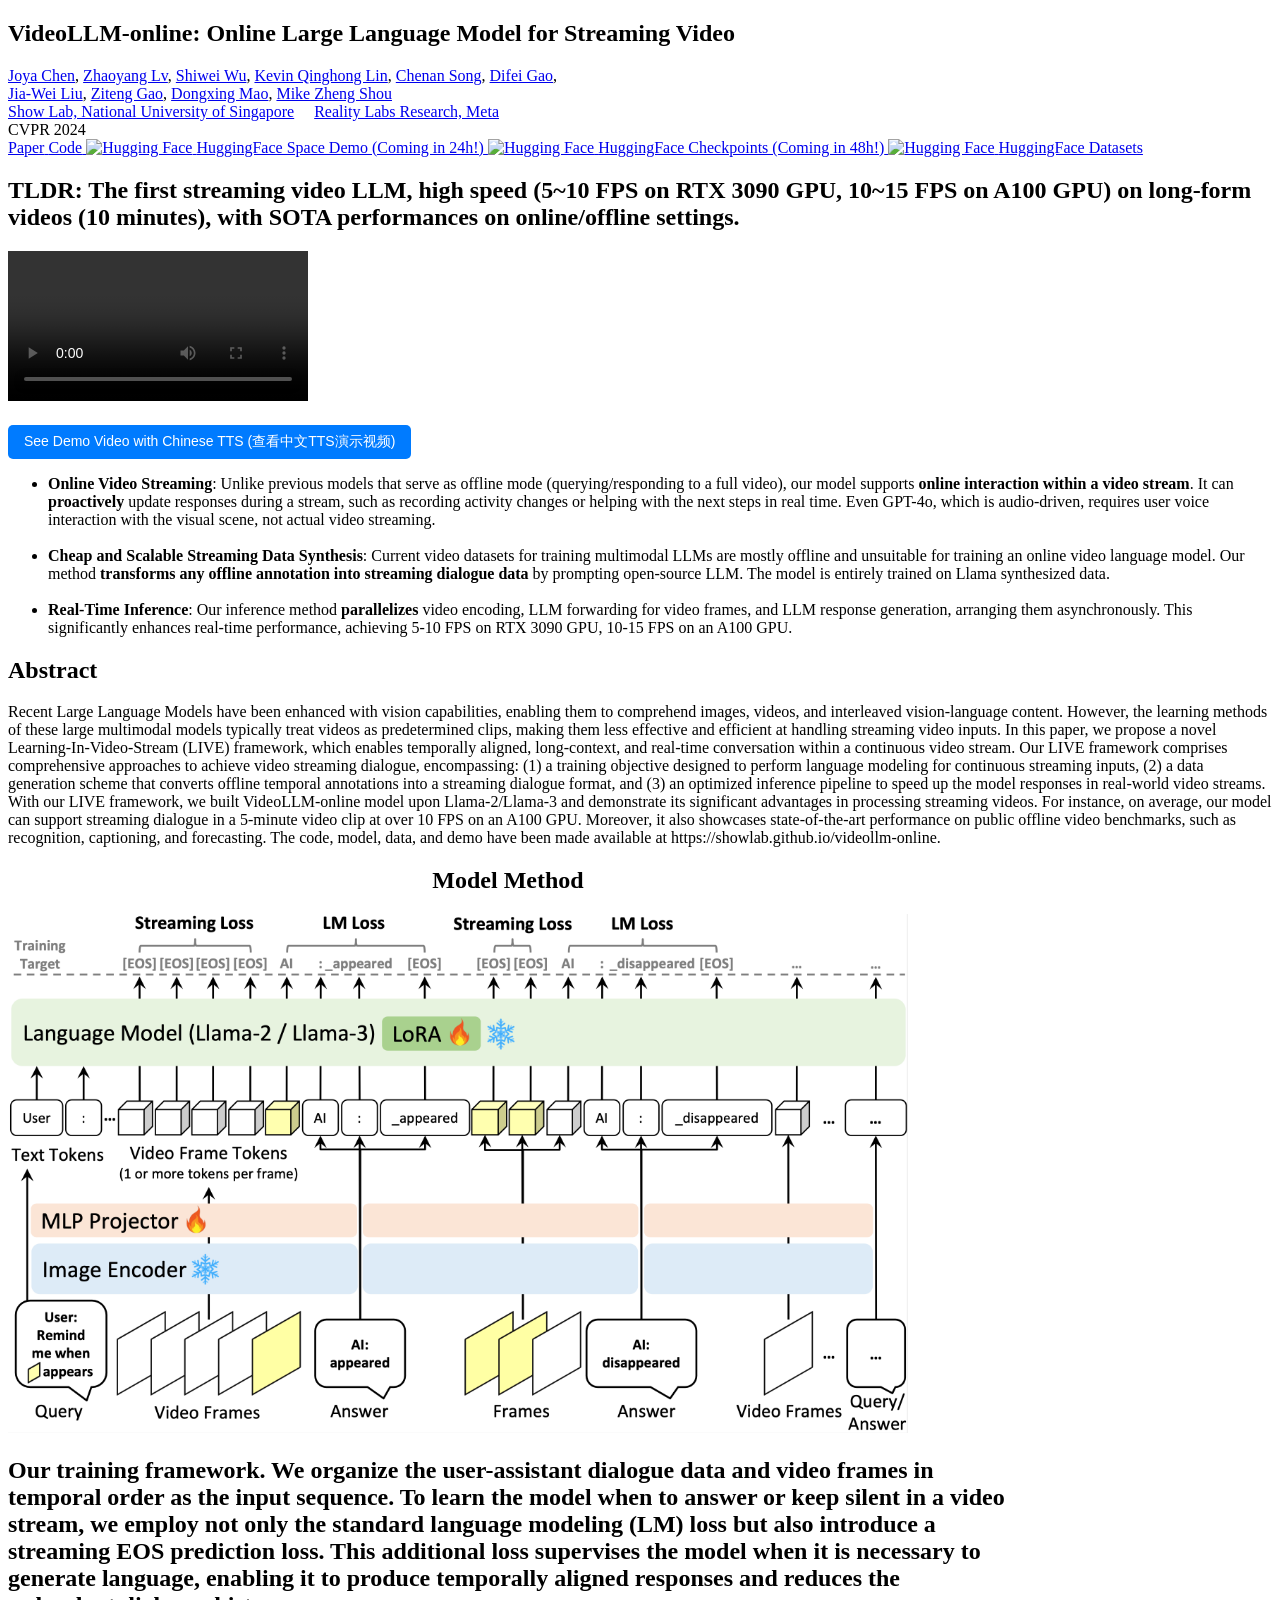
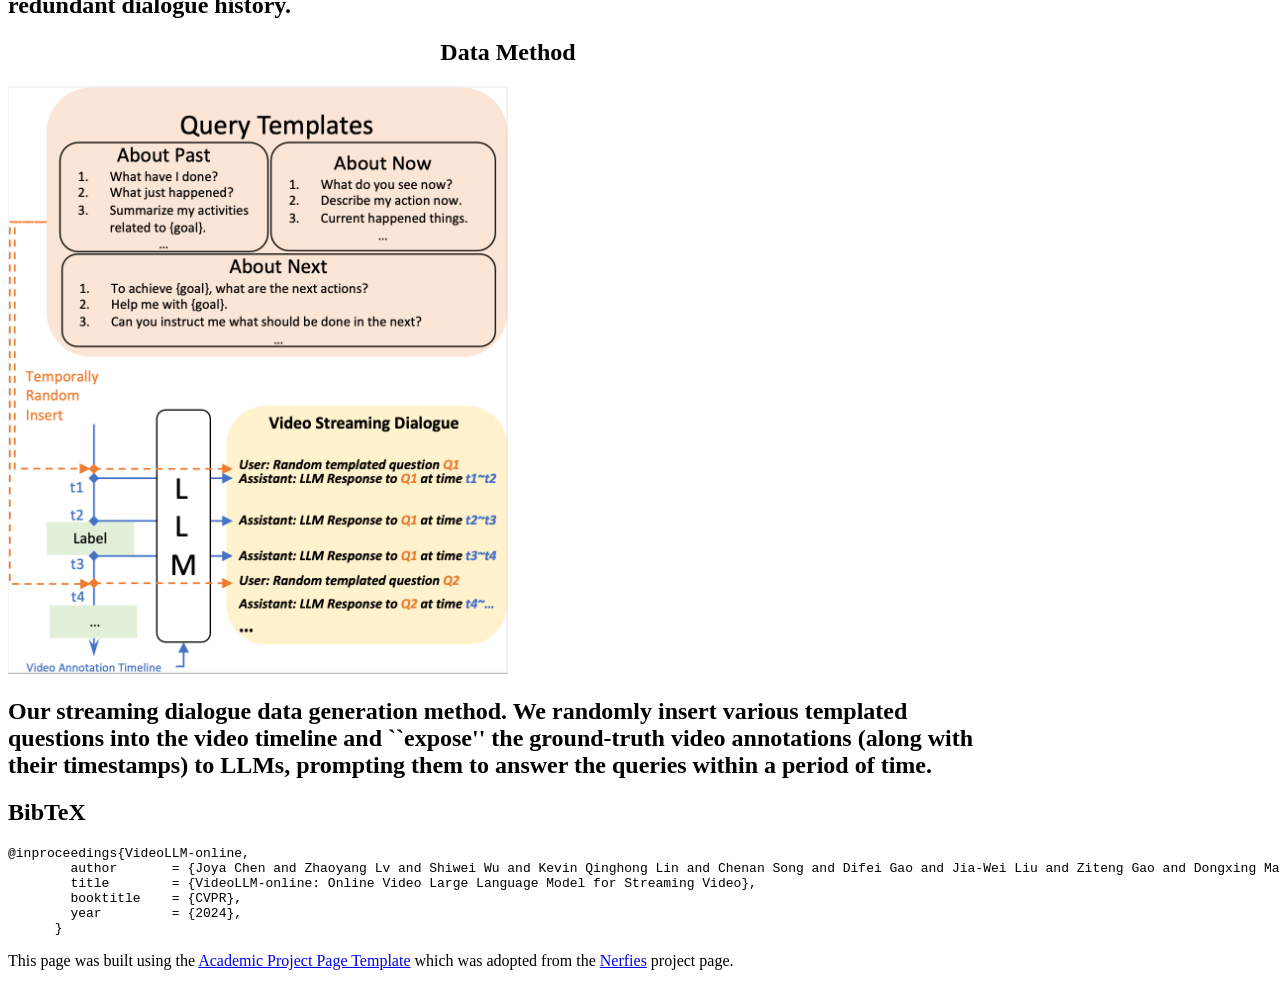
==== index.html @ 4ea416c3 "release gradio demo" ====
<!DOCTYPE html>
<html>
<head>
  <meta charset="utf-8">
  <!-- Meta tags for social media banners, these should be filled in appropriatly as they are your "business card" -->
  <!-- Replace the content tag with appropriate information -->
  <meta name="description" content="DESCRIPTION META TAG">
  <meta property="og:title" content="SOCIAL MEDIA TITLE TAG"/>
  <meta property="og:description" content="SOCIAL MEDIA DESCRIPTION TAG TAG"/>
  <meta property="og:url" content="URL OF THE WEBSITE"/>
  <!-- Path to banner image, should be in the path listed below. Optimal dimenssions are 1200X630-->
  <meta property="og:image" content="webpage/static/image/your_banner_image.png" />
  <meta property="og:image:width" content="1200"/>
  <meta property="og:image:height" content="630"/>


  <meta name="twitter:title" content="TWITTER BANNER TITLE META TAG">
  <meta name="twitter:description" content="TWITTER BANNER DESCRIPTION META TAG">
  <!-- Path to banner image, should be in the path listed below. Optimal dimenssions are 1200X600-->
  <meta name="twitter:image" content="webpage/static/images/your_twitter_banner_image.png">
  <meta name="twitter:card" content="summary_large_image">
  <!-- Keywords for your paper to be indexed by-->
  <meta name="keywords" content="KEYWORDS SHOULD BE PLACED HERE">
  <meta name="viewport" content="width=device-width, initial-scale=1">


  <title>VideoLLM-online</title>
  <link rel="icon" type="image/x-icon" href="demo/assistant_avatar.png">
  <link href="https://fonts.googleapis.com/css?family=Google+Sans|Noto+Sans|Castoro"
  rel="stylesheet">

  <link rel="stylesheet" href="webpage/static/css/bulma.min.css">
  <link rel="stylesheet" href="webpage/static/css/bulma-carousel.min.css">
  <link rel="stylesheet" href="webpage/static/css/bulma-slider.min.css">
  <link rel="stylesheet" href="webpage/static/css/fontawesome.all.min.css">
  <link rel="stylesheet"
  href="https://cdn.jsdelivr.net/gh/jpswalsh/academicons@1/css/academicons.min.css">
  <link rel="stylesheet" href="webpage/static/css/index.css">

  <script src="https://ajax.googleapis.com/ajax/libs/jquery/3.5.1/jquery.min.js"></script>
  <script src="https://documentcloud.adobe.com/view-sdk/main.js"></script>
  <script defer src="webpage/static/js/fontawesome.all.min.js"></script>
  <script src="webpage/static/js/bulma-carousel.min.js"></script>
  <script src="webpage/static/js/bulma-slider.min.js"></script>
  <script src="webpage/static/js/index.js"></script>
</head>
<body>


  <section class="hero">
    <div class="hero-body">
      <div class="container is-max-desktop">
        <div class="columns is-centered">
          <div class="column has-text-centered">
            <h1 class="title is-2 publication-title">VideoLLM-online: Online Large Language Model for Streaming Video</h1>
            <div class="is-size-6 publication-authors">
              <!-- Paper authors -->
              <span class="author-block">
                <a href="https://chenjoya.github.io/" target="_blank">Joya Chen</a>,
            </span>
            <span class="author-block">
                <a href="https://lvzhaoyang.github.io/" target="_blank">Zhaoyang Lv</a>,
            </span>
            <span class="author-block">
                <a href="..." target="_blank">Shiwei Wu</a>,
            </span>
            <span class="author-block">
                <a href="https://qinghonglin.github.io/" target="_blank">Kevin Qinghong Lin</a>,
            </span>
            <span class="author-block">
                <a href="..." target="_blank">Chenan Song</a>,
            </span>
            <span class="author-block">
                <a href="https://scholar.google.com/citations?user=No9OsocAAAAJ&hl=en" target="_blank">Difei Gao</a>,
            </span>
            <br> <!-- Line break here for the second line -->
            <span class="author-block">
                <a href="https://jia-wei-liu.github.io/" target="_blank">Jia-Wei Liu</a>,
            </span>
            <span class="author-block">
                <a href="https://sebgao.github.io/" target="_blank">Ziteng Gao</a>,
            </span>
            <span class="author-block">
                <a href="..." target="_blank">Dongxing Mao</a>,
            </span>
            <span class="author-block">
                <a href="https://sites.google.com/view/showlab" target="_blank">Mike Zheng Shou</a>
            </span>
                  </div>

                  <div class="is-size-5 publication-authors">
                    <span class="author-block">
                      <a href="https://sites.google.com/view/showlab" target="_blank">Show Lab, National University of Singapore</a>&nbsp;&nbsp;&nbsp;&nbsp;
                      <a href="https://about.meta.com/realitylabs/" target="_blank">Reality Labs Research, Meta</a><br>
                      CVPR 2024
                    </span>
                    <!-- <span class="eql-cntrb"><small><br>Indicates Equal Contribution</small></span> -->
                  </div>
                  
                  <!-- ArXiv abstract Link -->
                    <span class="link-block">
                      <a href="https://arxiv.org/abs/2406.11816" target="_blank"
                      class="external-link button is-normal is-rounded is-dark">
                      <span class="icon">
                        <i class="ai ai-arxiv"></i>
                      </span>
                      <span>Paper</span>
                    </a>
                  </span>

                  <!-- Github link -->
                  <span class="link-block">
                    <a href="https://github.com/showlab/VideoLLM-online" target="_blank"
                    class="external-link button is-normal is-rounded is-dark">
                    <span class="icon">
                      <i class="fab fa-github"></i>
                    </span>
                    <span>Code</span>
                  </a>
                </span>

                <!-- HF Demo -->
                <span class="link-block">
                  <a href="https://huggingface.co/spaces/chenjoya/VideoLLM-online" target="_blank" class="external-link button is-normal is-rounded is-dark">
                    <span class="icon">
                      <img src="https://huggingface.co/front/assets/huggingface_logo-noborder.svg" alt="Hugging Face" style="width: 1em; height: 1em;">
                    </span>
                    <span>HuggingFace Space Demo (Coming in 24h!)</span>
                  </a>
                </span>

                <!-- HF Demo -->
                <span class="link-block">
                  <a href="..." target="_blank" class="external-link button is-normal is-rounded is-dark">
                    <span class="icon">
                      <img src="https://huggingface.co/front/assets/huggingface_logo-noborder.svg" alt="Hugging Face" style="width: 1em; height: 1em;">
                    </span>
                    <span>HuggingFace Checkpoints (Coming in 48h!)</span>
                  </a>
                </span>

                <!-- HF Demo -->
                <span class="link-block">
                  <a href="https://huggingface.co/datasets/chenjoya/videollm-online-chat-ego4d-134k" target="_blank" class="external-link button is-normal is-rounded is-dark">
                    <span class="icon">
                      <img src="https://huggingface.co/front/assets/huggingface_logo-noborder.svg" alt="Hugging Face" style="width: 1em; height: 1em;">
                    </span>
                    <span>HuggingFace Datasets</span>
                  </a>
                </span>
                
            </div>
          </div>
        </div>
      </div>
    </div>
  </div>
</section>


<!-- Teaser video-->
<section class="hero teaser">
  <div class="container is-max-desktop">
    <div class="hero-body">
      <h2 class="subtitle">
        TLDR: The first streaming video LLM, high speed (5~10 FPS on RTX 3090 GPU, 10~15 FPS on A100 GPU) on long-form videos (10 minutes), with SOTA performances on online/offline settings.
      </h2>
      <video poster="" id="tree" autoplay controls loop height="100%">
        <!-- Your video here -->
        <source src="webpage/static/videos/teaser.mp4" type="video/mp4" id="videoSource">
      </video>
      
      <div class="button-container">
        <button id="chineseButton" class="custom-button" onclick="switchToChinese()">See Demo Video with Chinese TTS (查看中文TTS演示视频)</button>
        <button id="englishButton" class="custom-button" style="display: none;" onclick="switchToEnglish()">Return to Demo Video with English TTS</button>
      </div>
      
      <ul>
        <li><strong>Online Video Streaming</strong>: Unlike previous models that serve as offline mode (querying/responding to a full video), our model supports <strong>online interaction within a video stream</strong>. It can <strong>proactively</strong> update responses during a stream, such as recording activity changes or helping with the next steps in real time. Even GPT-4o, which is audio-driven, requires user voice interaction with the visual scene, not actual video streaming.</li>
        <br>
        <li><strong>Cheap and Scalable Streaming Data Synthesis</strong>: Current video datasets for training multimodal LLMs are mostly offline and unsuitable for training an online video language model. Our method <strong>transforms any offline annotation into streaming dialogue data</strong> by prompting open-source LLM. The model is entirely trained on Llama synthesized data.</li>
        <br>
        <li><strong>Real-Time Inference</strong>: Our inference method <strong>parallelizes</strong> video encoding, LLM forwarding for video frames, and LLM response generation, arranging them asynchronously. This significantly enhances real-time performance, achieving 5-10 FPS on RTX 3090 GPU, 10-15 FPS on an A100 GPU.</li>
      </ul>
    </div>
  </div>
</section>

<style>
  .button-container {
    margin-top: 20px;
    display: flex;
    gap: 10px;
  }

  .custom-button {
    padding: 8px 16px;
    font-size: 14px;
    color: #fff;
    background-color: #007BFF;
    border: none;
    border-radius: 5px;
    cursor: pointer;
    transition: background-color 0.3s ease, box-shadow 0.3s ease;
  }

  .custom-button:hover {
    background-color: #0056b3;
    box-shadow: 0px 4px 15px rgba(0, 91, 187, 0.2);
  }

  .custom-button:active {
    background-color: #004494;
  }
</style>

<script>
  function switchToChinese() {
    document.getElementById('videoSource').src = 'webpage/static/videos/teaser_cn.mp4';
    document.getElementById('tree').load();
    document.getElementById('chineseButton').style.display = 'none';
    document.getElementById('englishButton').style.display = 'inline-block';
  }

  function switchToEnglish() {
    document.getElementById('videoSource').src = 'webpage/static/videos/teaser.mp4';
    document.getElementById('tree').load();
    document.getElementById('englishButton').style.display = 'none';
    document.getElementById('chineseButton').style.display = 'inline-block';
  }
</script>


<!-- End teaser video -->


<!-- Paper abstract -->
<section class="section hero is-light">
  <div class="container is-max-desktop">
    <div class="columns is-centered has-text-centered">
      <div class="column is-four-fifths">
        <h2 class="title is-3">Abstract</h2>
        <div class="content has-text-justified">
          <p>
            Recent Large Language Models have been enhanced with vision capabilities, enabling them to comprehend images, videos, and interleaved vision-language content. However, the learning methods of these large multimodal models typically treat videos as predetermined clips, making them less effective and efficient at handling streaming video inputs. In this paper, we propose a novel Learning-In-Video-Stream (LIVE) framework, which enables temporally aligned, long-context, and real-time conversation within a continuous video stream. Our LIVE framework comprises comprehensive approaches to achieve video streaming dialogue, encompassing: (1) a training objective designed to perform language modeling for continuous streaming inputs, (2) a data generation scheme that converts offline temporal annotations into a streaming dialogue format, and (3) an optimized inference pipeline to speed up the model responses in real-world video streams. With our LIVE framework, we built VideoLLM-online model upon Llama-2/Llama-3 and demonstrate its significant advantages in processing streaming videos. For instance, on average, our model can support streaming dialogue in a 5-minute video clip at over 10 FPS on an A100 GPU. Moreover, it also showcases state-of-the-art performance on public offline video benchmarks, such as recognition, captioning, and forecasting. The code, model, data, and demo have been made available at https://showlab.github.io/videollm-online.
          </p>
        </div>
      </div>
    </div>
  </div>
</section>
<!-- End paper abstract -->



<section class="hero is-small">
  <div class="hero-body">
    <div class="container">
      <div class="columns is-centered has-text-centered">
        <div class="item" style="width: 1000px;">
          <h2 class="title is-3" style="text-align: center;">Model Method</h2>
          <img src="webpage/static/images/model.png" alt="MY ALT TEXT" width="900" />
          <h2 class="subtitle" style="text-align: left;">
            Our training framework. We organize the user-assistant dialogue data and video frames in temporal order as the input sequence. To learn the model when to answer or keep silent in a video stream, we employ not only the standard language modeling (LM) loss but also introduce a streaming EOS prediction loss. This additional loss supervises the model when it is necessary to generate language, enabling it to produce temporally aligned responses and reduces the redundant dialogue history.
          </h2>
        </div>
      </div>
    </div>
  </div>
</section>


<section class="hero is-small">
  <div class="hero-body">
    <div class="container">
      <div class="columns is-centered has-text-centered">
        <div class="item" style="width: 1000px;">
          <h2 class="title is-3" style="text-align: center;">Data Method</h2>
          <img src="webpage/static/images/data.png" alt="MY ALT TEXT" width="500" />
          <h2 class="subtitle" style="text-align: left;">
            Our streaming dialogue data generation method. We randomly insert various templated questions into the video timeline and ``expose'' the ground-truth video annotations (along with their timestamps) to LLMs, prompting them to answer the queries  within a period of time.
          </h2>
        </div>
      </div>
    </div>
  </div>
</section>


<!--BibTex citation -->
  <section class="section" id="BibTeX">
    <div class="container is-max-desktop content">
      <h2 class="title">BibTeX</h2>
      <pre><code>@inproceedings{VideoLLM-online,
        author       = {Joya Chen and Zhaoyang Lv and Shiwei Wu and Kevin Qinghong Lin and Chenan Song and Difei Gao and Jia-Wei Liu and Ziteng Gao and Dongxing Mao and Mike Zheng Shou},
        title        = {VideoLLM-online: Online Video Large Language Model for Streaming Video},
        booktitle    = {CVPR},
        year         = {2024},
      }</code></pre>
    </div>
</section>
<!--End BibTex citation -->


  <footer class="footer">
  <div class="container">
    <div class="columns is-centered">
      <div class="column is-8">
        <div class="content">

          <p>
            This page was built using the <a href="https://github.com/eliahuhorwitz/Academic-project-page-template" target="_blank">Academic Project Page Template</a> which was adopted from the <a href="https://nerfies.github.io" target="_blank">Nerfies</a> project page.
          </p>

        </div>
      </div>
    </div>
  </div>
</footer>

<!-- Statcounter tracking code -->
  
<!-- You can add a tracker to track page visits by creating an account at statcounter.com -->

    <!-- End of Statcounter Code -->

  </body>
  </html>
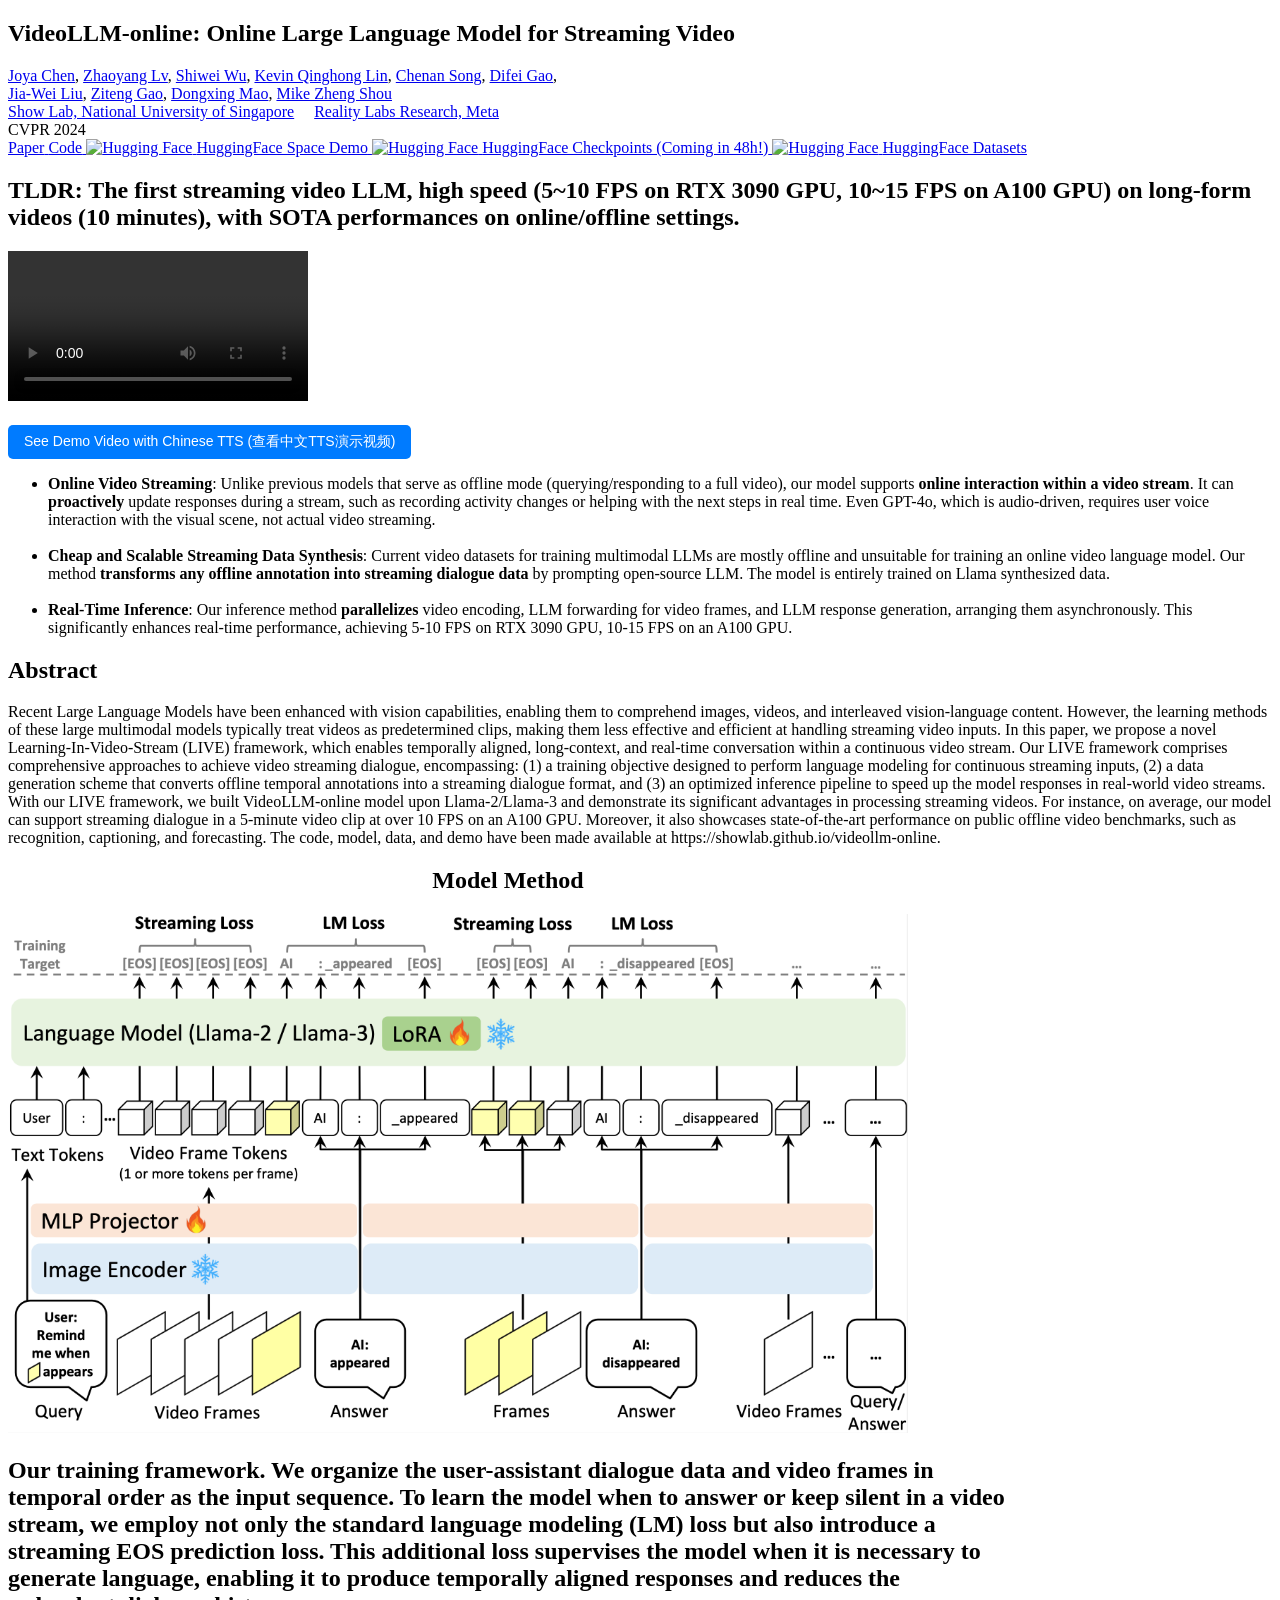
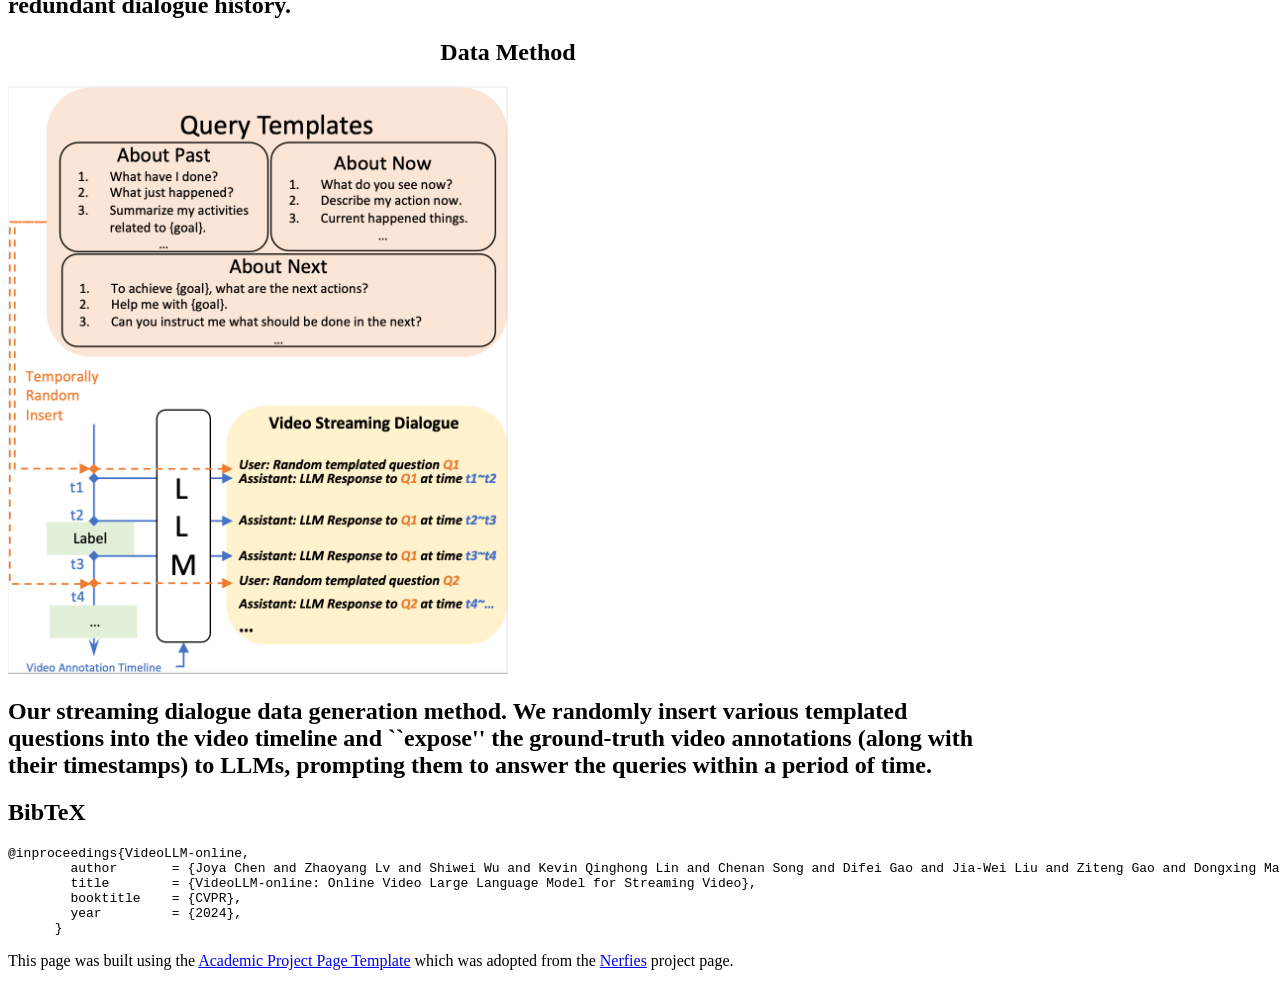
==== commit 752f80a2: "Update index.html" ====
--- a/index.html
+++ b/index.html
@@ -121,11 +121,11 @@
 
                 <!-- HF Demo -->
                 <span class="link-block">
-                  <a href="https://huggingface.co/spaces/chenjoya/VideoLLM-online" target="_blank" class="external-link button is-normal is-rounded is-dark">
+                  <a href="https://huggingface.co/spaces/chenjoya/videollm-online" target="_blank" class="external-link button is-normal is-rounded is-dark">
                     <span class="icon">
                       <img src="https://huggingface.co/front/assets/huggingface_logo-noborder.svg" alt="Hugging Face" style="width: 1em; height: 1em;">
                     </span>
-                    <span>HuggingFace Space Demo (Coming in 24h!)</span>
+                    <span>HuggingFace Space Demo</span>
                   </a>
                 </span>
 
@@ -325,4 +325,4 @@
     <!-- End of Statcounter Code -->
 
   </body>
-  </html>+  </html>
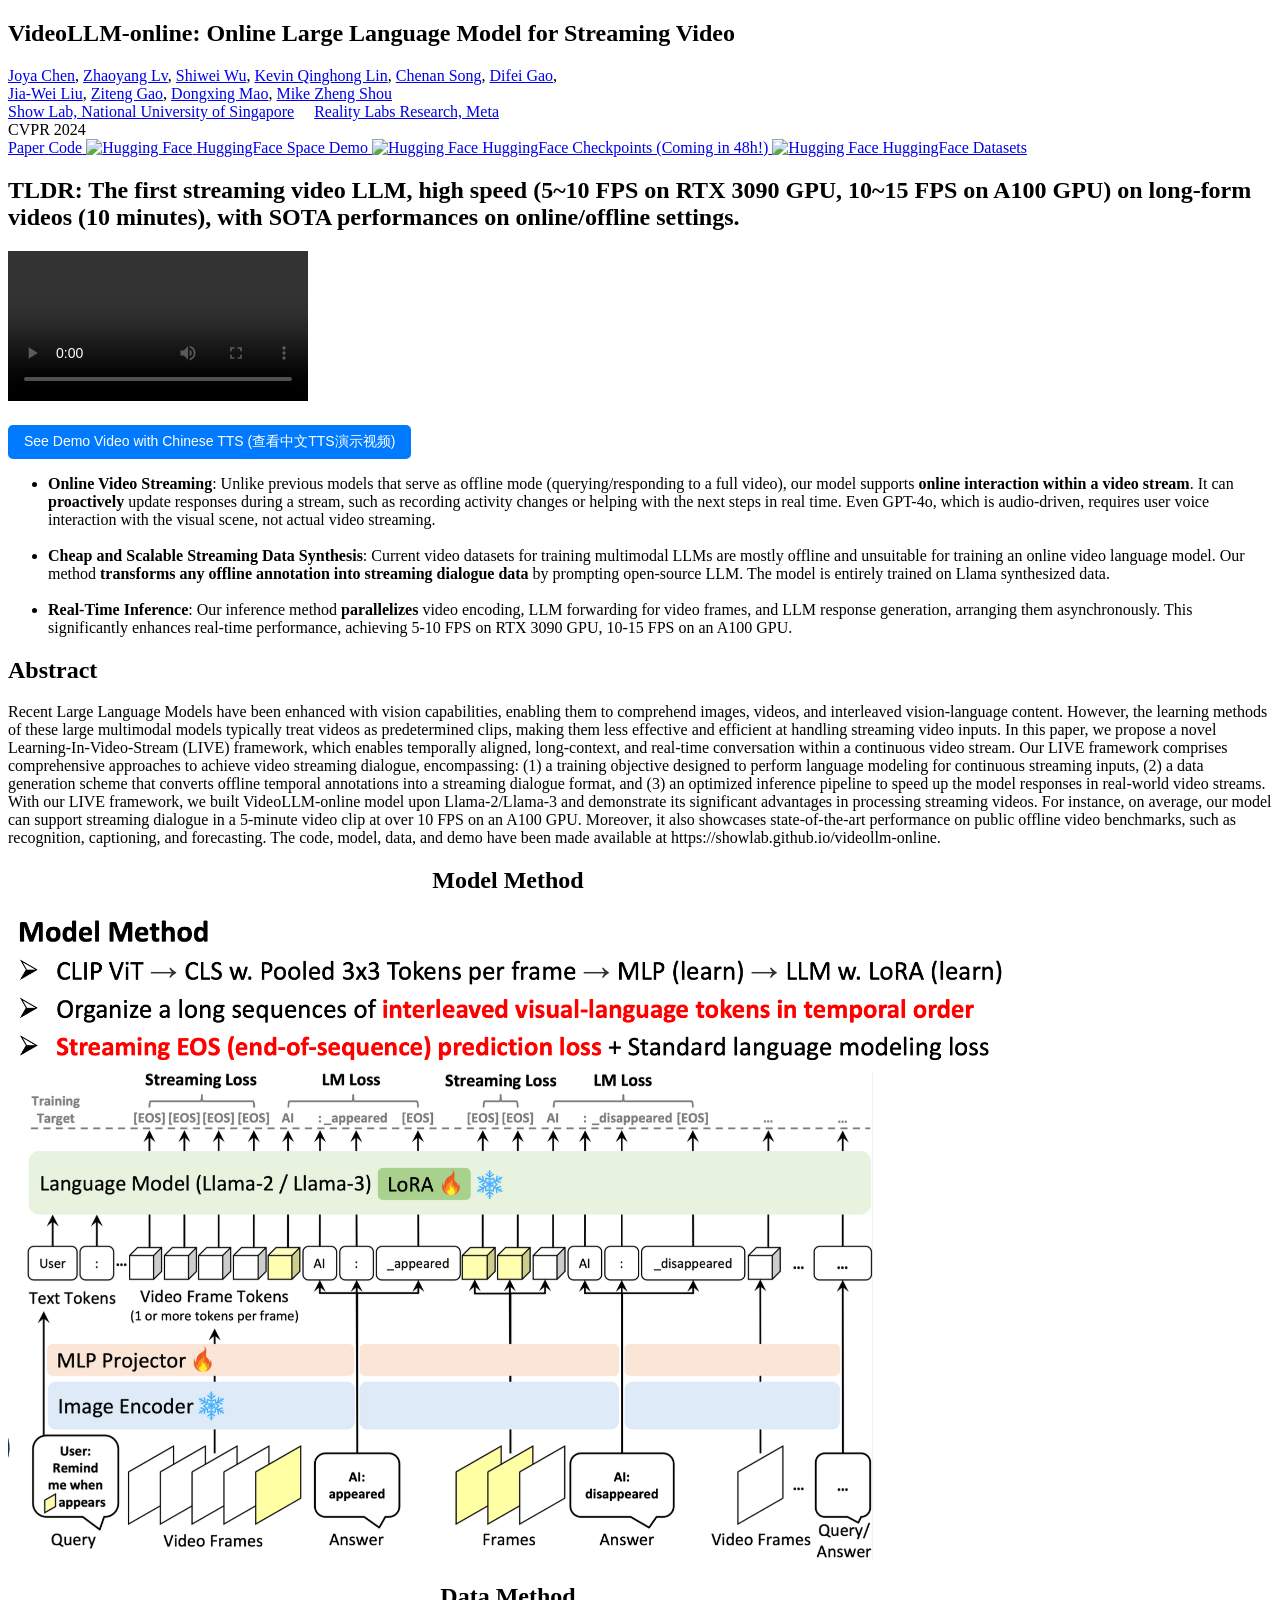
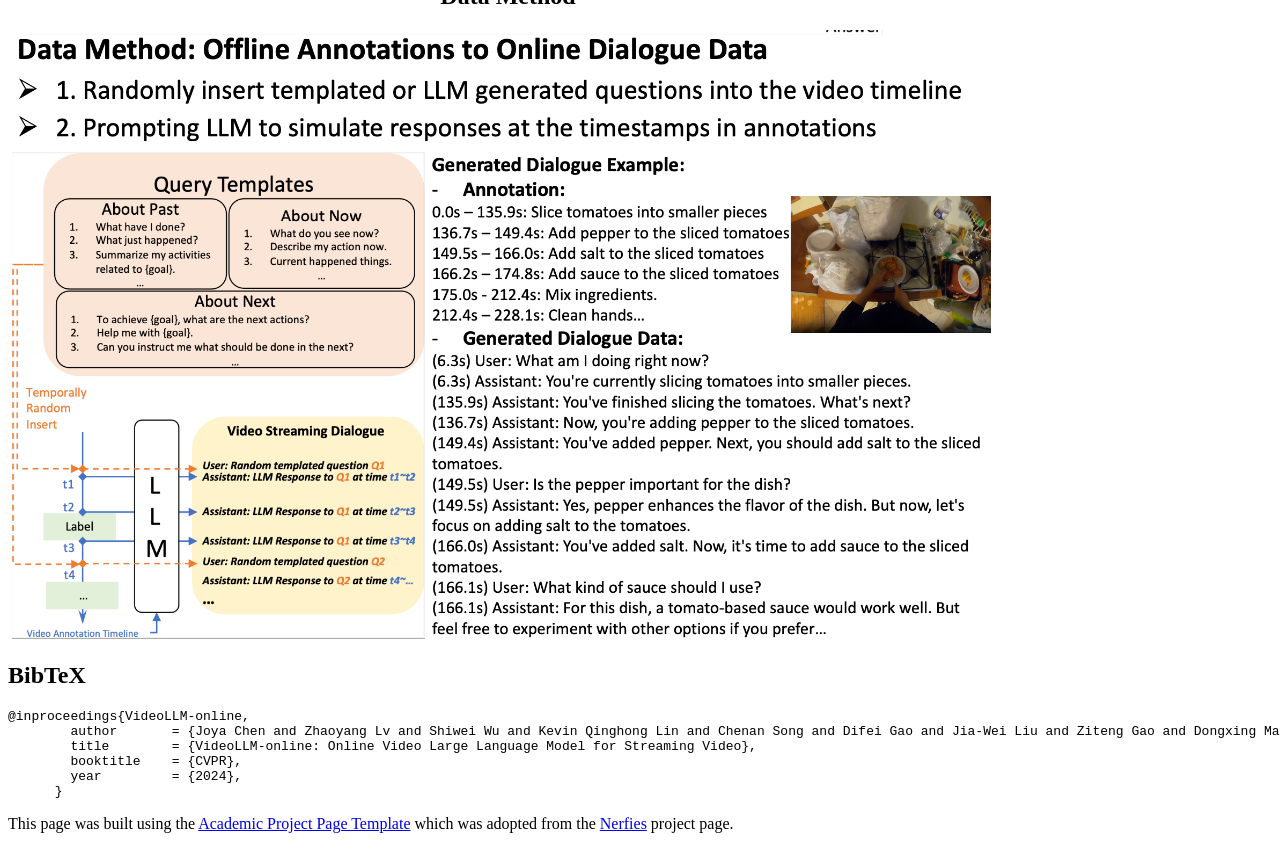
==== commit 1c701296: "Update index.html" ====
--- a/index.html
+++ b/index.html
@@ -259,10 +259,7 @@
       <div class="columns is-centered has-text-centered">
         <div class="item" style="width: 1000px;">
           <h2 class="title is-3" style="text-align: center;">Model Method</h2>
-          <img src="webpage/static/images/model.png" alt="MY ALT TEXT" width="900" />
-          <h2 class="subtitle" style="text-align: left;">
-            Our training framework. We organize the user-assistant dialogue data and video frames in temporal order as the input sequence. To learn the model when to answer or keep silent in a video stream, we employ not only the standard language modeling (LM) loss but also introduce a streaming EOS prediction loss. This additional loss supervises the model when it is necessary to generate language, enabling it to produce temporally aligned responses and reduces the redundant dialogue history.
-          </h2>
+          <img src="webpage/static/images/4.png" alt="MY ALT TEXT" width="1000" />
         </div>
       </div>
     </div>
@@ -276,10 +273,7 @@
       <div class="columns is-centered has-text-centered">
         <div class="item" style="width: 1000px;">
           <h2 class="title is-3" style="text-align: center;">Data Method</h2>
-          <img src="webpage/static/images/data.png" alt="MY ALT TEXT" width="500" />
-          <h2 class="subtitle" style="text-align: left;">
-            Our streaming dialogue data generation method. We randomly insert various templated questions into the video timeline and ``expose'' the ground-truth video annotations (along with their timestamps) to LLMs, prompting them to answer the queries  within a period of time.
-          </h2>
+          <img src="webpage/static/images/5.png" alt="MY ALT TEXT" width="1000" />
         </div>
       </div>
     </div>
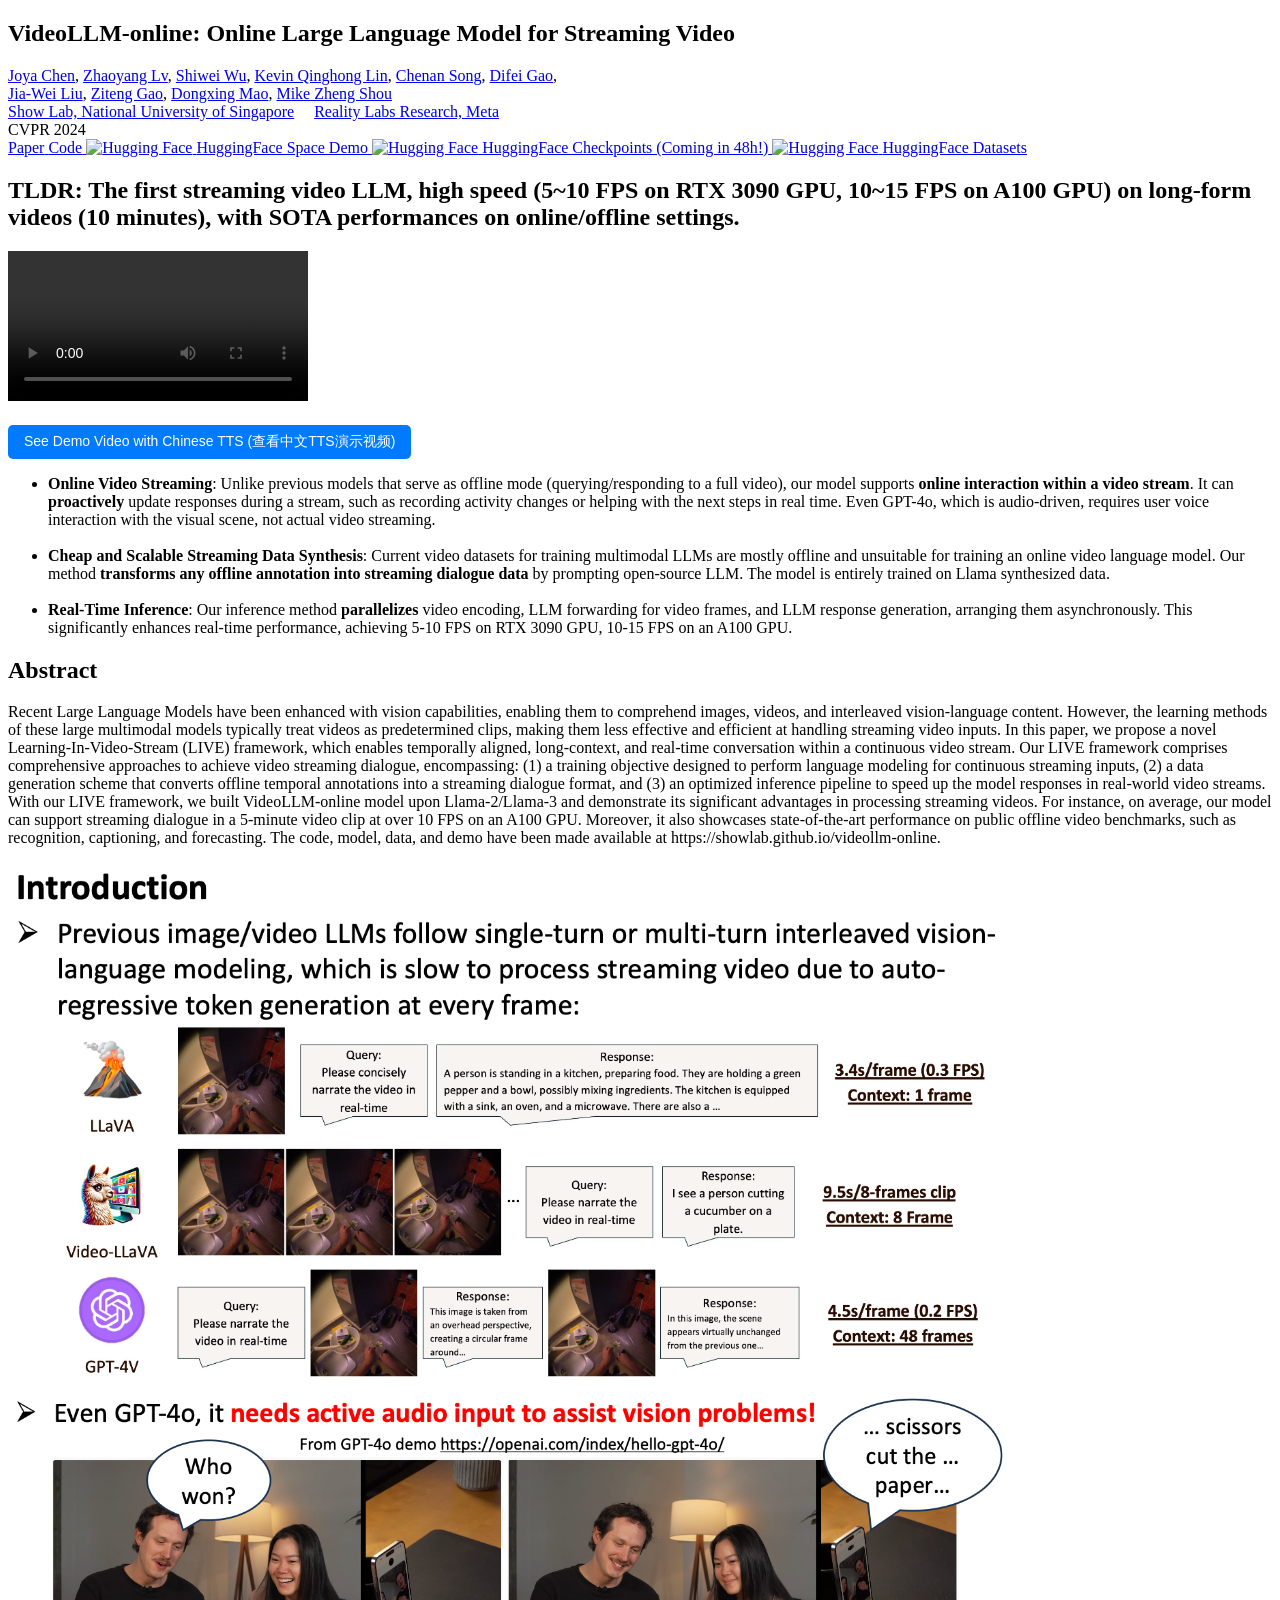
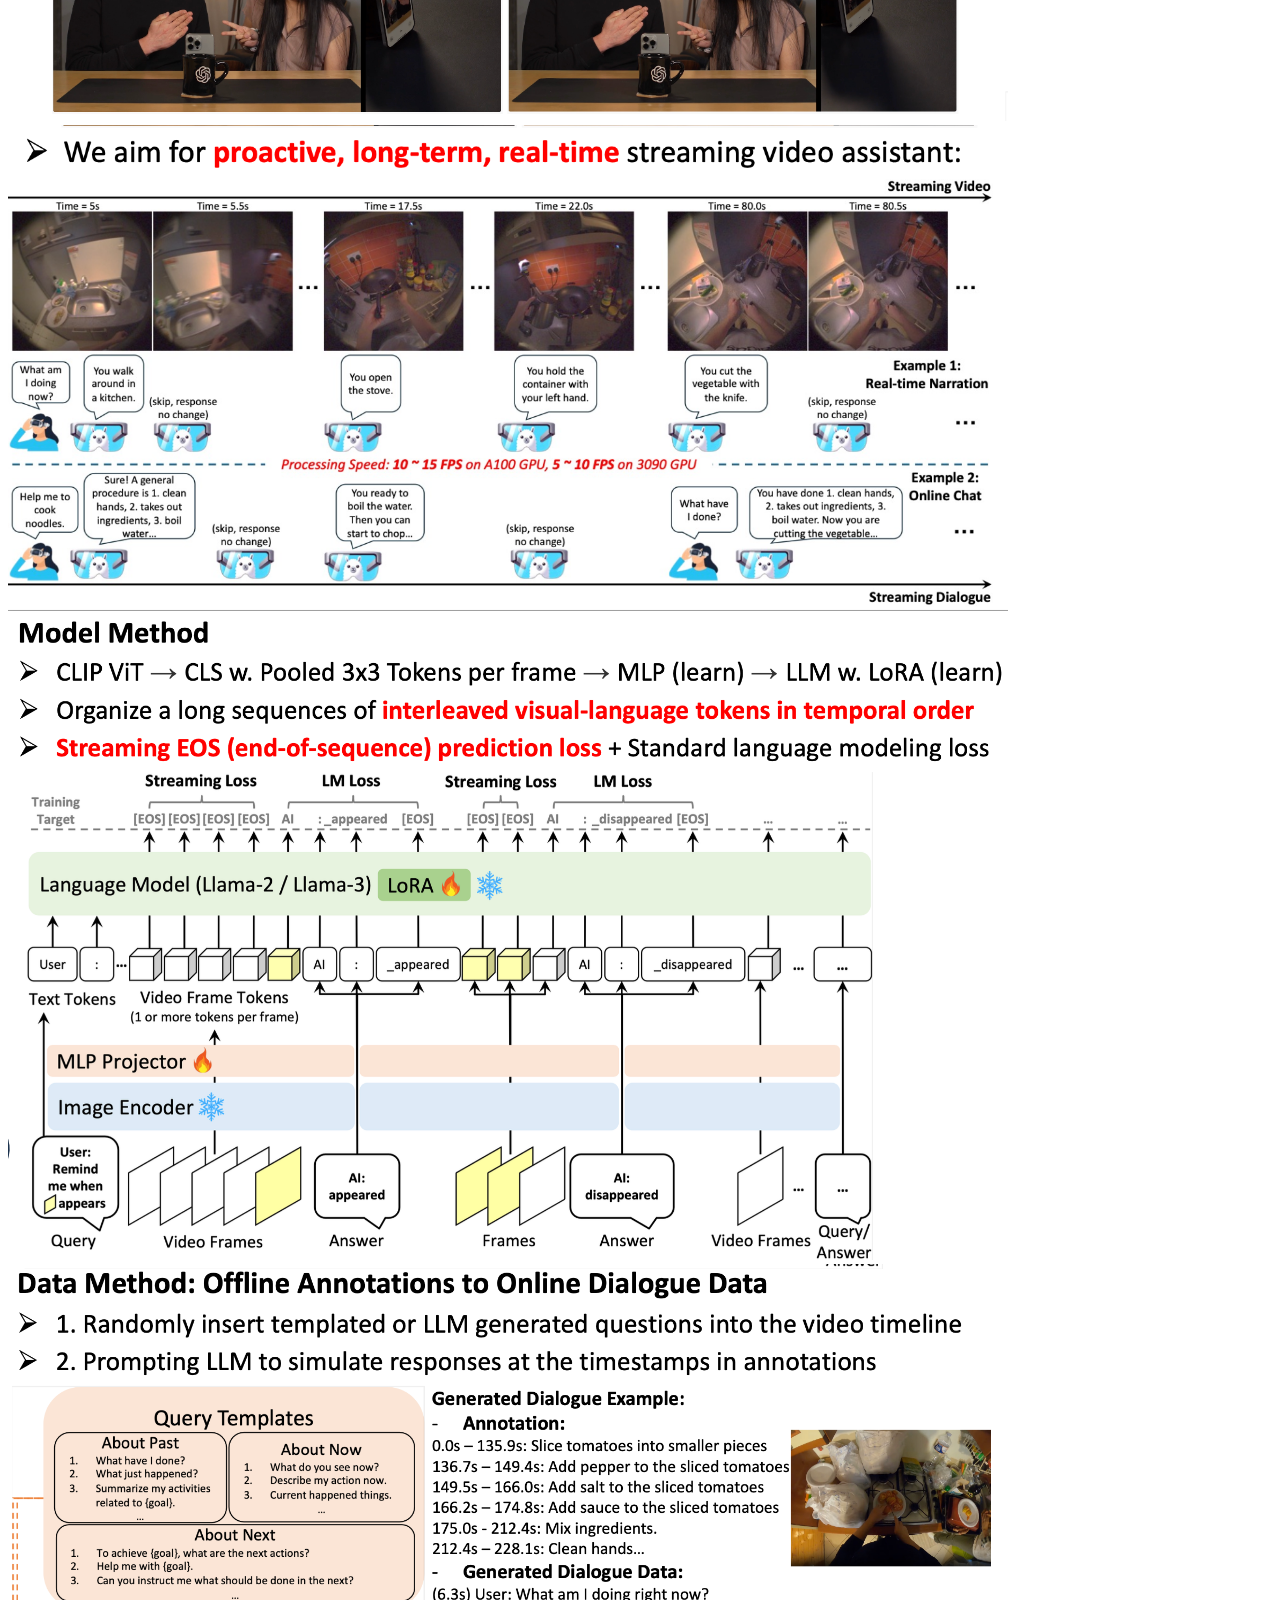
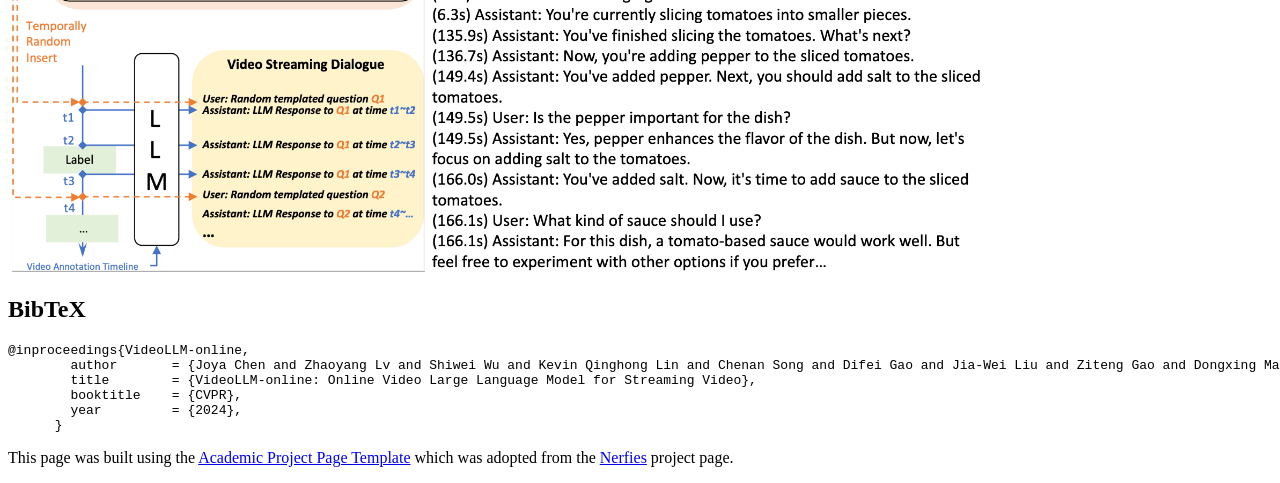
==== commit a46f65a3: "Update index.html" ====
--- a/index.html
+++ b/index.html
@@ -251,14 +251,47 @@
 </section>
 <!-- End paper abstract -->
 
-
-
-<section class="hero is-small">
-  <div class="hero-body">
-    <div class="container">
-      <div class="columns is-centered has-text-centered">
-        <div class="item" style="width: 1000px;">
-          <h2 class="title is-3" style="text-align: center;">Model Method</h2>
+<section class="hero is-small">
+  <div class="hero-body">
+    <div class="container">
+      <div class="columns is-centered has-text-centered">
+        <div class="item" style="width: 1000px;">
+          <img src="webpage/static/images/1.png" alt="MY ALT TEXT" width="1000" />
+        </div>
+      </div>
+    </div>
+  </div>
+</section>
+  
+<section class="hero is-small">
+  <div class="hero-body">
+    <div class="container">
+      <div class="columns is-centered has-text-centered">
+        <div class="item" style="width: 1000px;">
+          <img src="webpage/static/images/2.png" alt="MY ALT TEXT" width="1000" />
+        </div>
+      </div>
+    </div>
+  </div>
+</section>
+
+<section class="hero is-small">
+  <div class="hero-body">
+    <div class="container">
+      <div class="columns is-centered has-text-centered">
+        <div class="item" style="width: 1000px;">
+          <img src="webpage/static/images/3.png" alt="MY ALT TEXT" width="1000" />
+        </div>
+      </div>
+    </div>
+  </div>
+</section>
+  
+<section class="hero is-small">
+  <div class="hero-body">
+    <div class="container">
+      <div class="columns is-centered has-text-centered">
+        <div class="item" style="width: 1000px;">
           <img src="webpage/static/images/4.png" alt="MY ALT TEXT" width="1000" />
         </div>
       </div>
@@ -272,7 +305,6 @@
     <div class="container">
       <div class="columns is-centered has-text-centered">
         <div class="item" style="width: 1000px;">
-          <h2 class="title is-3" style="text-align: center;">Data Method</h2>
           <img src="webpage/static/images/5.png" alt="MY ALT TEXT" width="1000" />
         </div>
       </div>
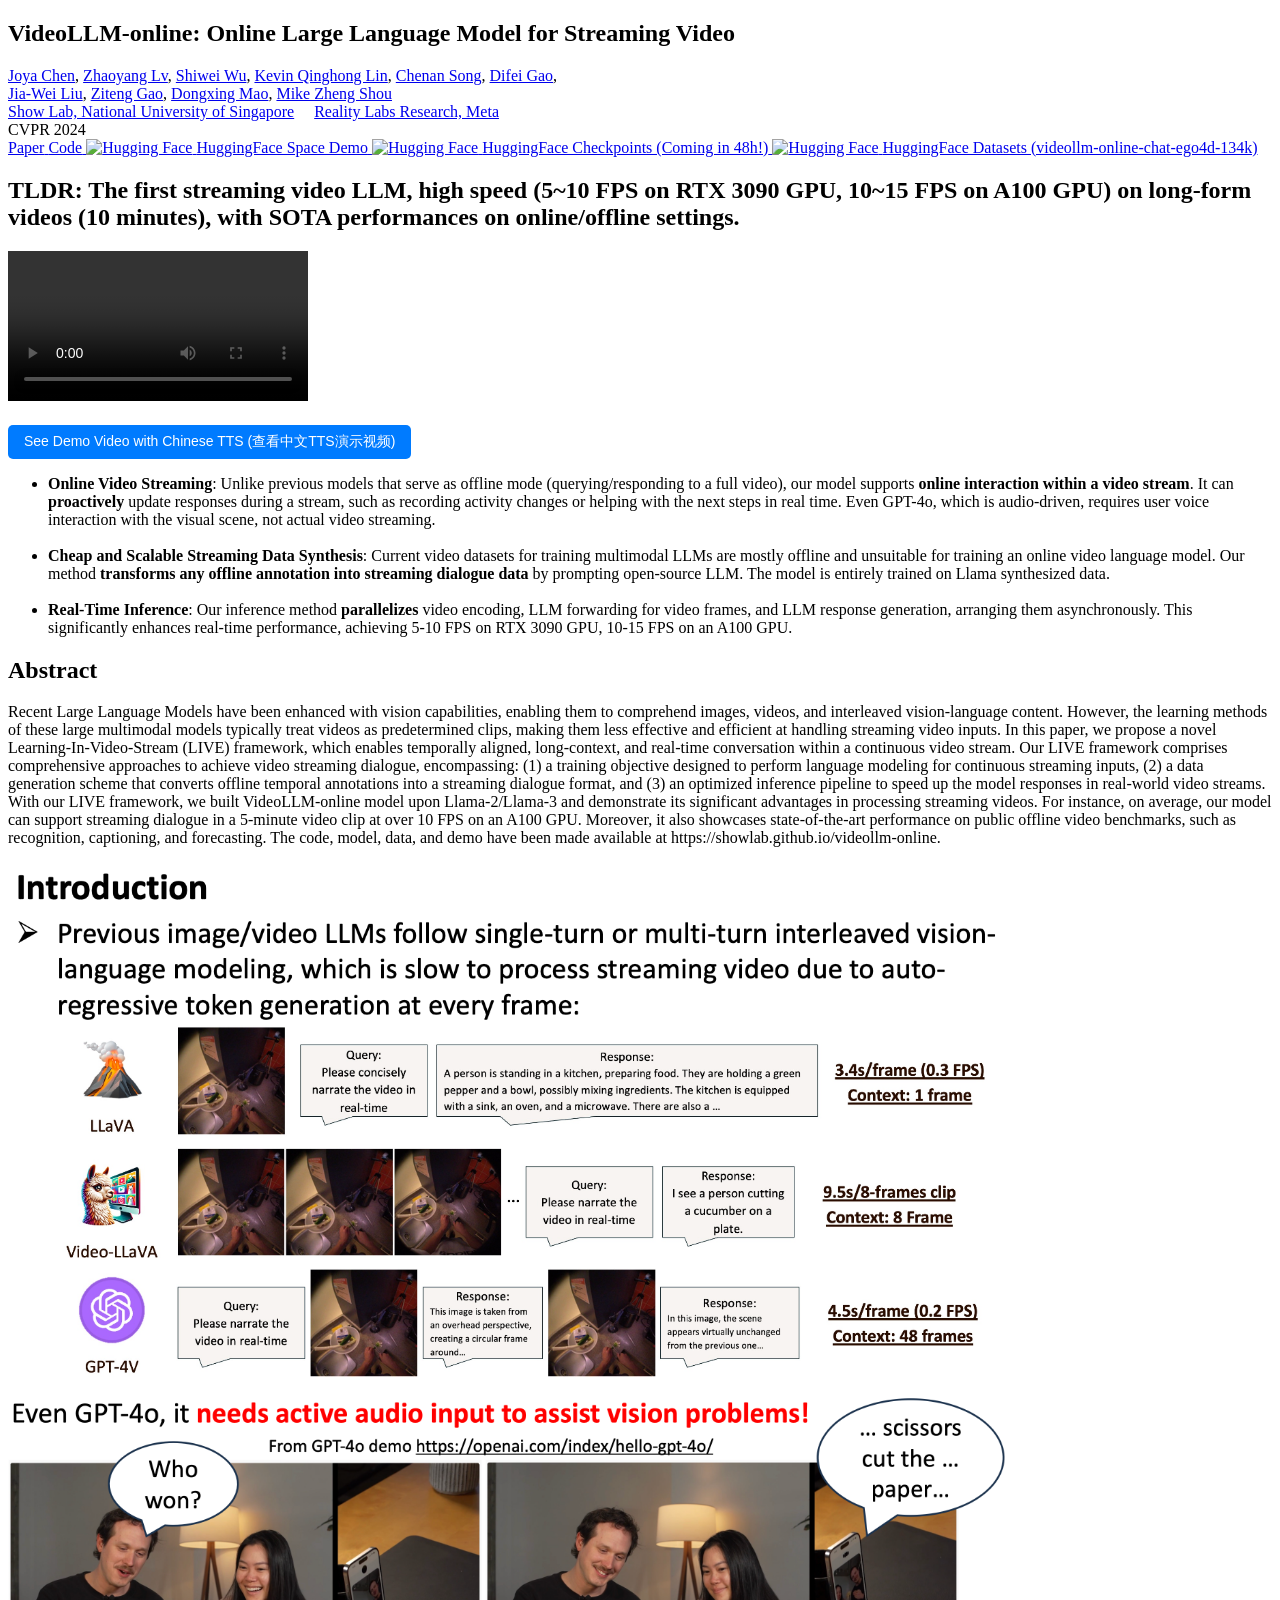
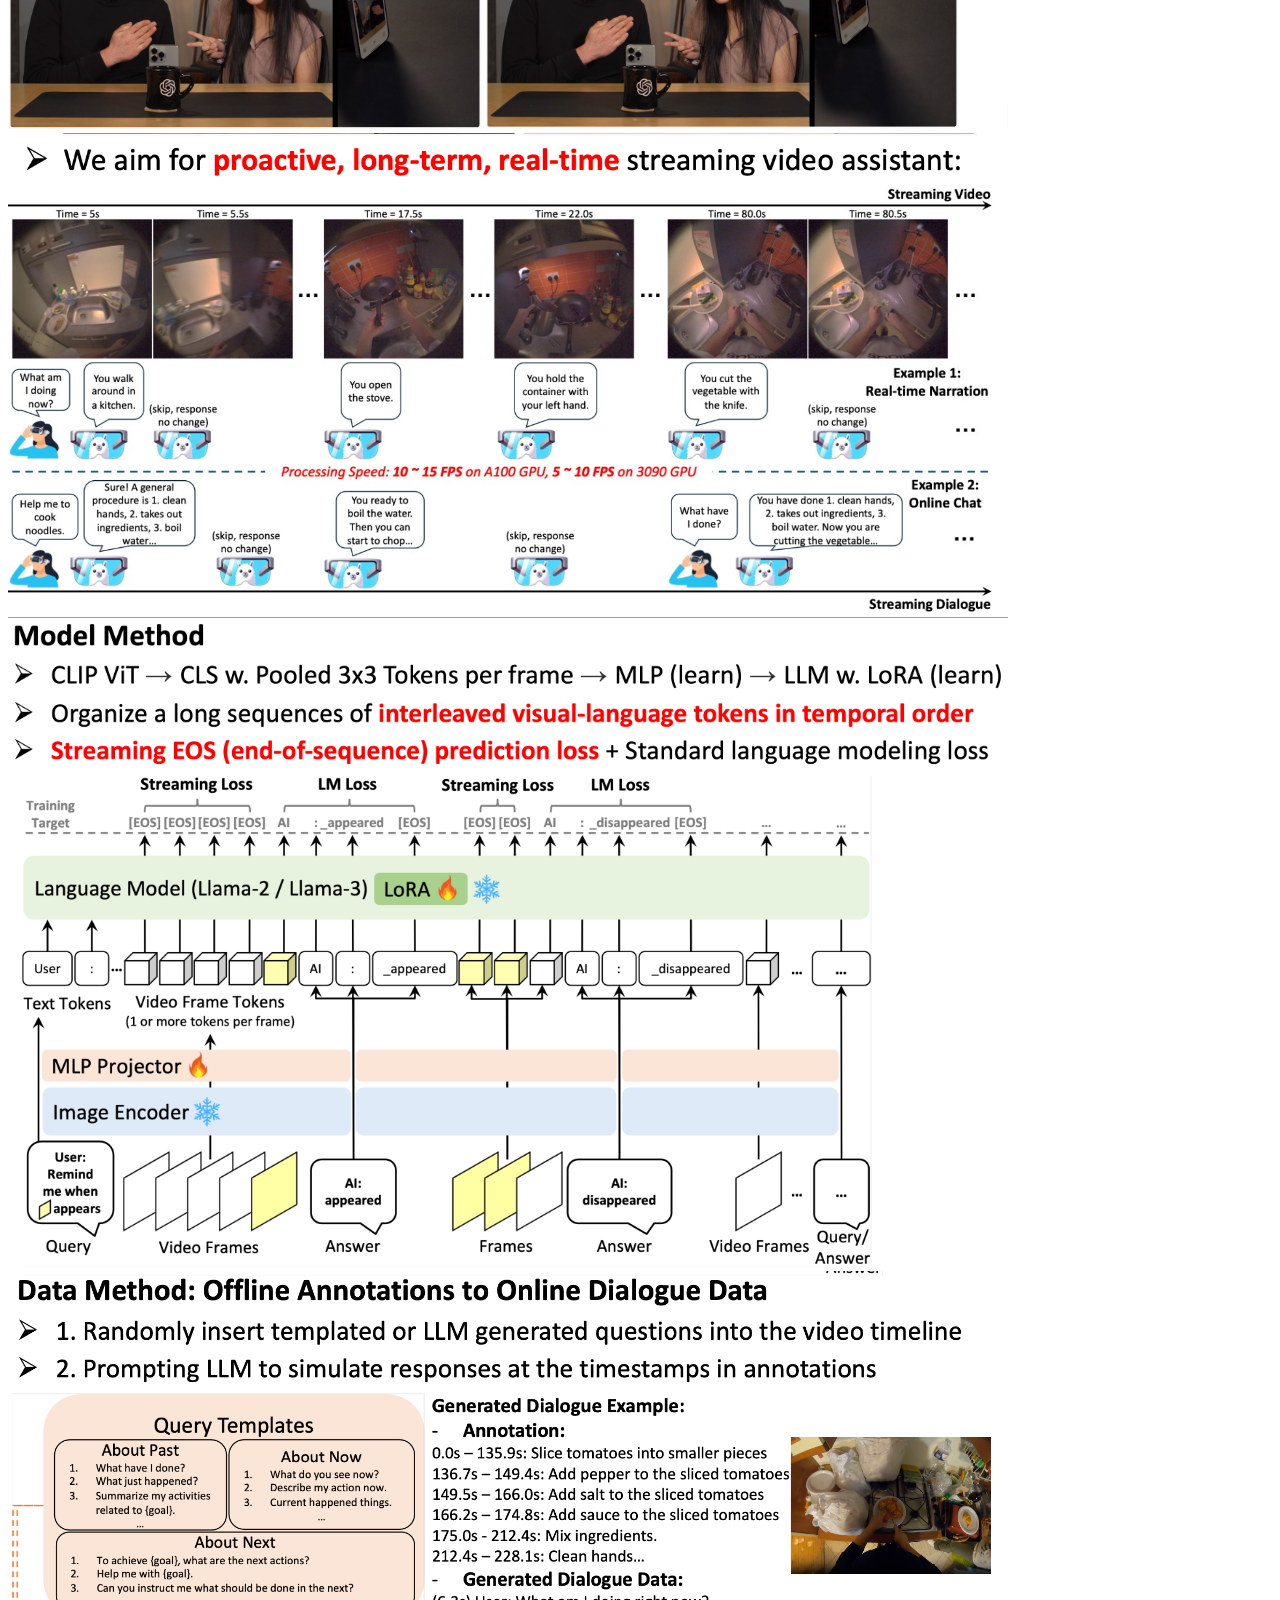
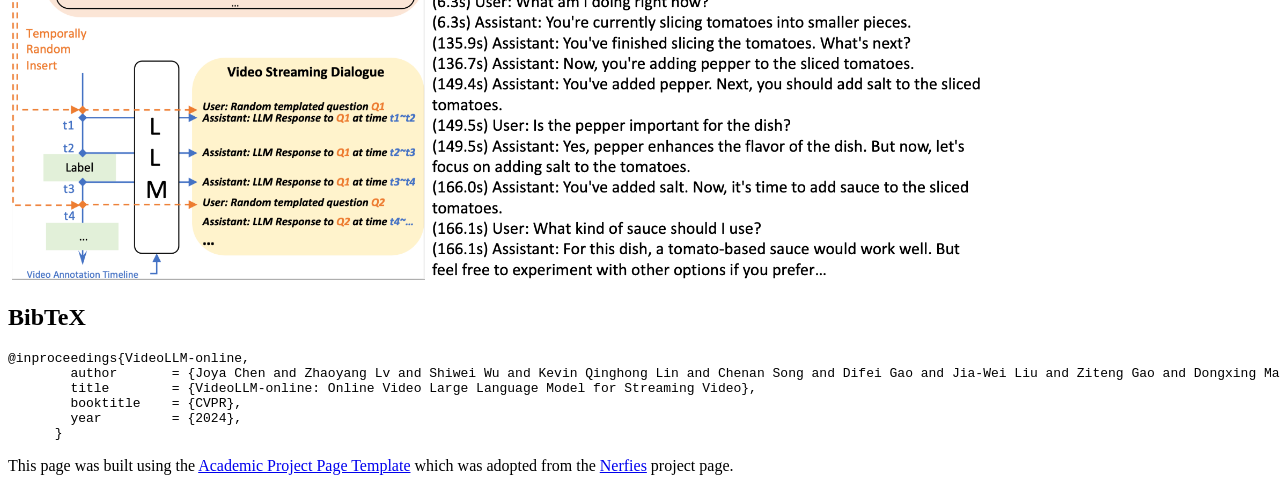
==== commit 98c4122b: "Update index.html" ====
--- a/index.html
+++ b/index.html
@@ -145,7 +145,7 @@
                     <span class="icon">
                       <img src="https://huggingface.co/front/assets/huggingface_logo-noborder.svg" alt="Hugging Face" style="width: 1em; height: 1em;">
                     </span>
-                    <span>HuggingFace Datasets</span>
+                    <span>HuggingFace Datasets (videollm-online-chat-ego4d-134k)</span>
                   </a>
                 </span>
                 
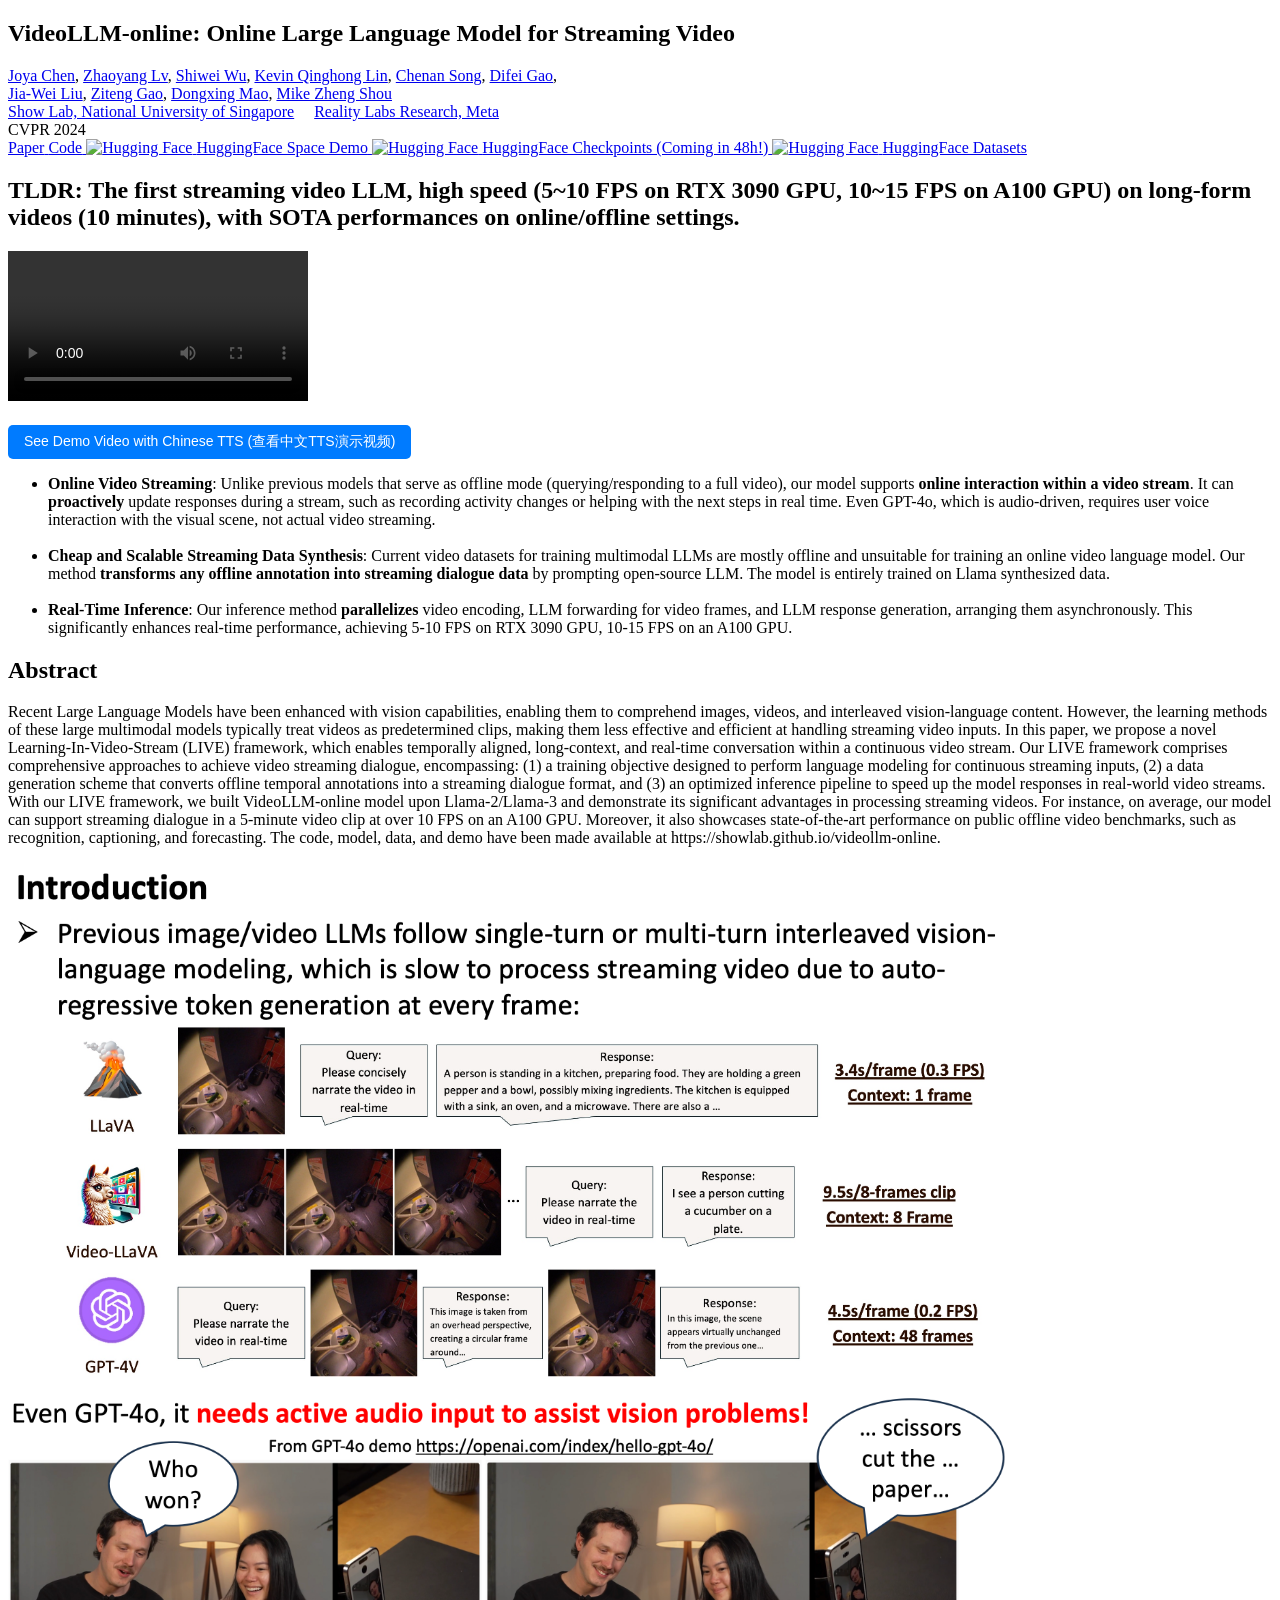
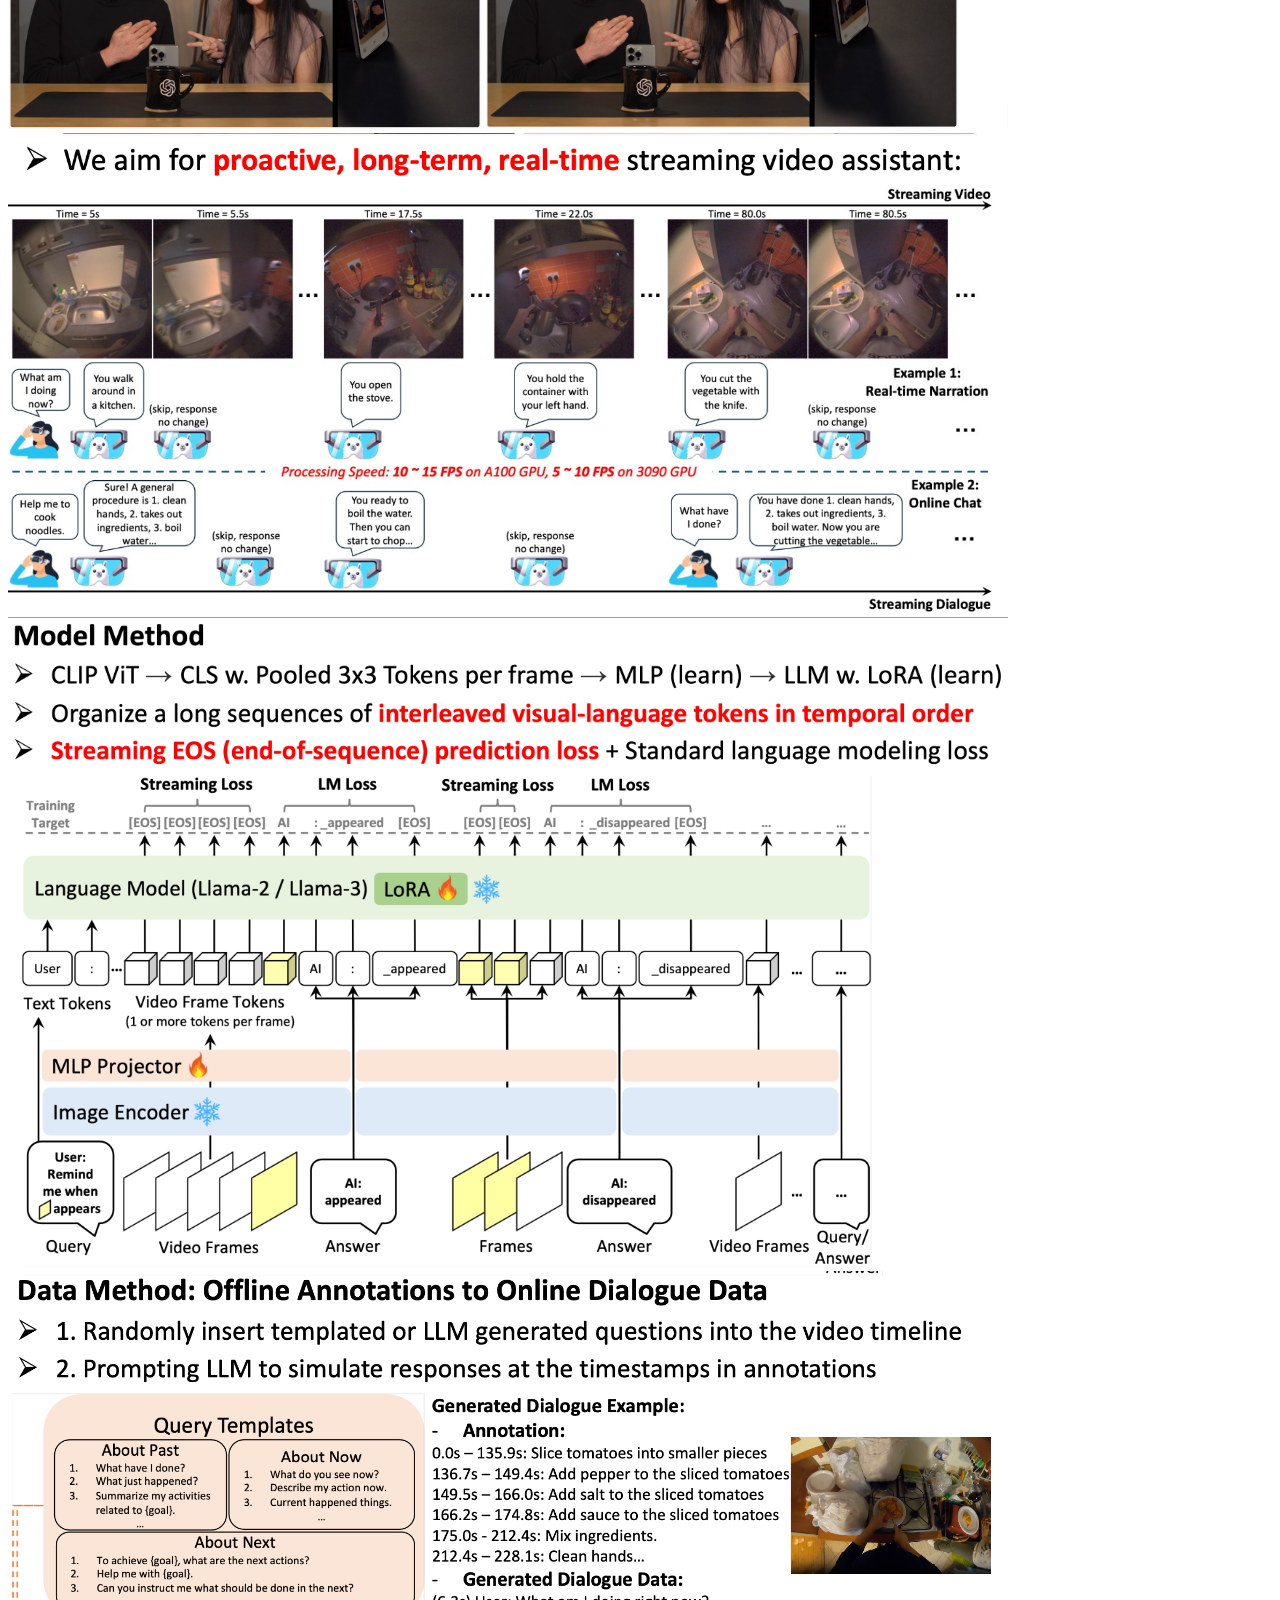
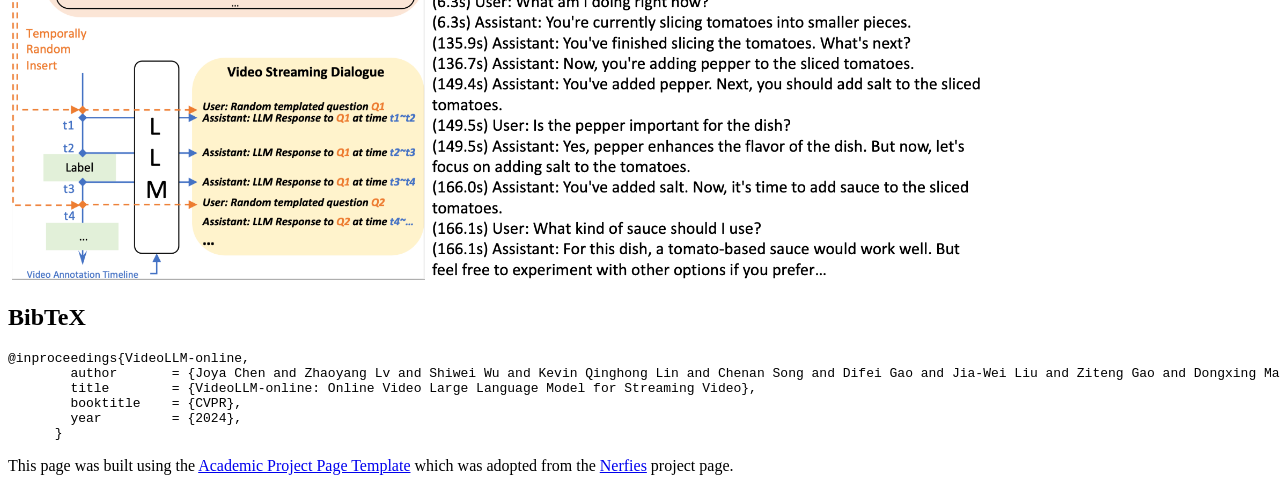
==== commit 65a1c66d: "Update index.html" ====
--- a/index.html
+++ b/index.html
@@ -145,7 +145,7 @@
                     <span class="icon">
                       <img src="https://huggingface.co/front/assets/huggingface_logo-noborder.svg" alt="Hugging Face" style="width: 1em; height: 1em;">
                     </span>
-                    <span>HuggingFace Datasets (videollm-online-chat-ego4d-134k)</span>
+                    <span>HuggingFace Datasets</span>
                   </a>
                 </span>
                 
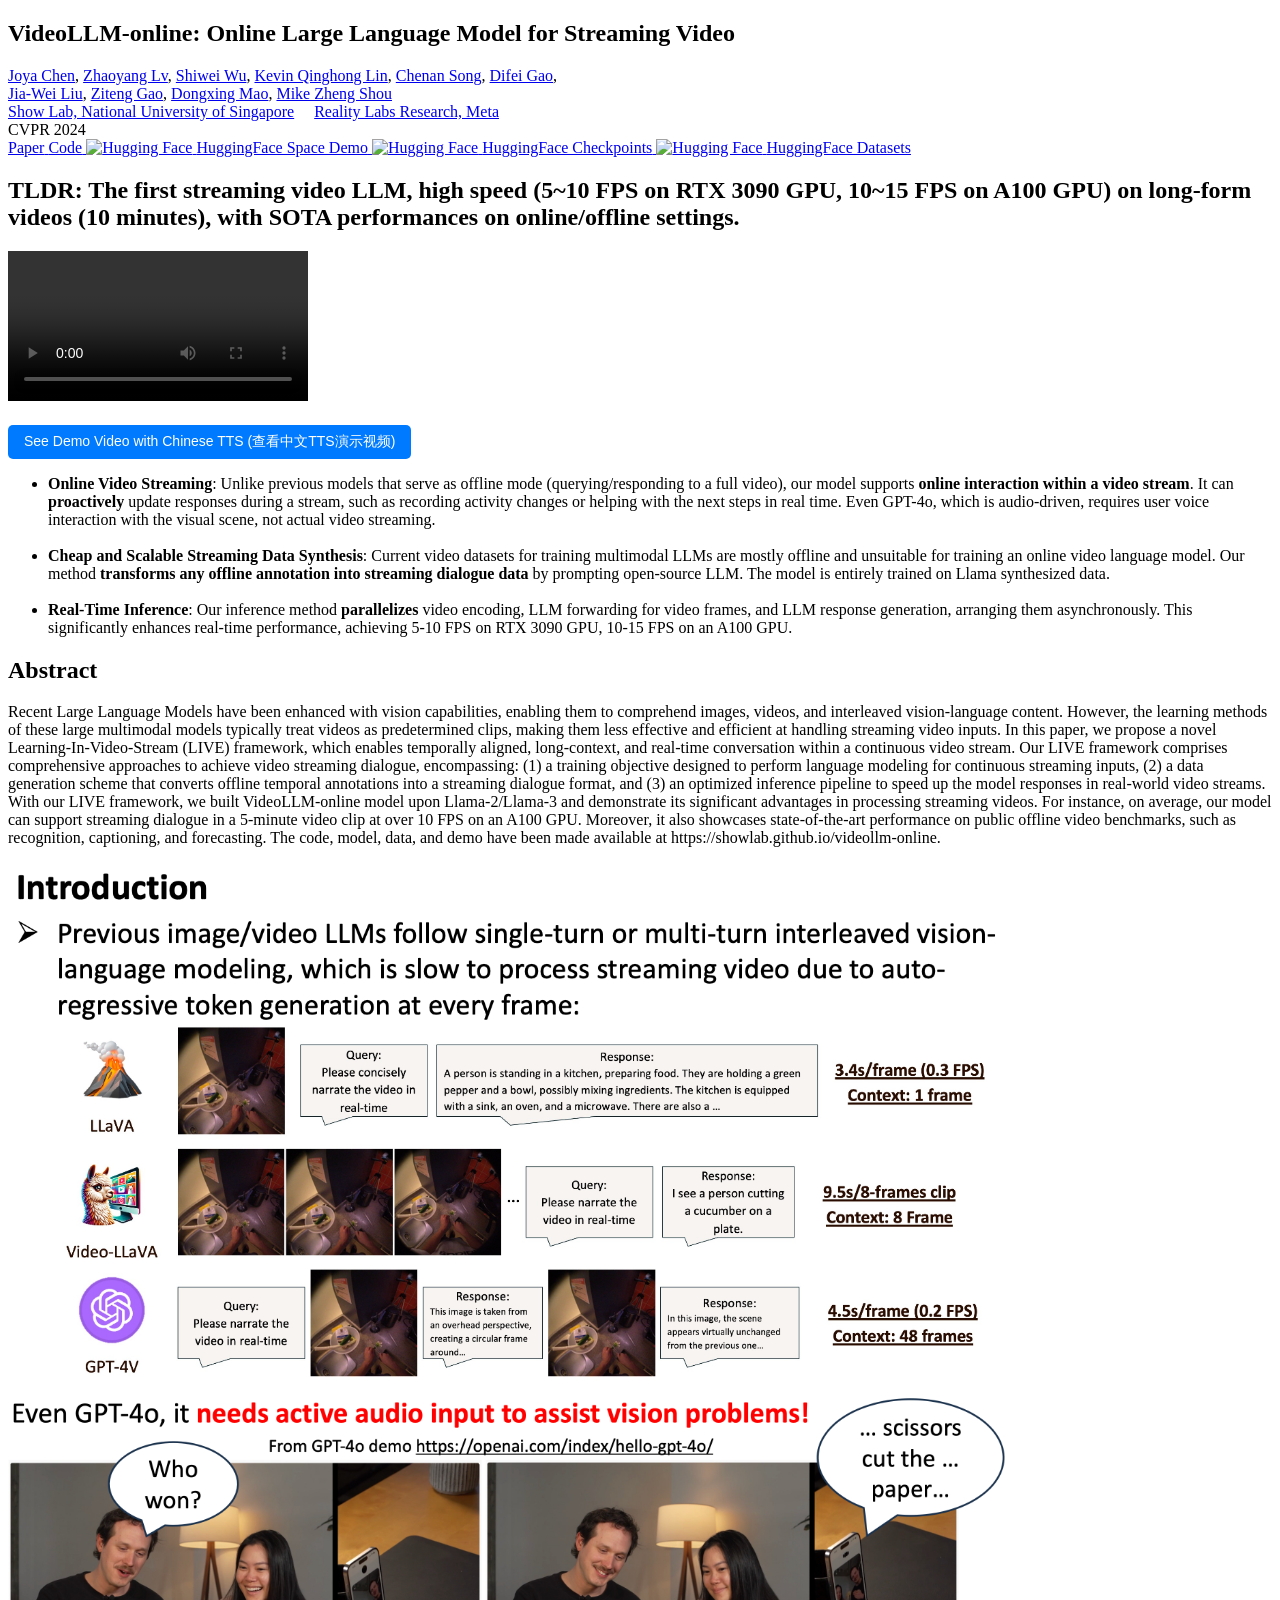
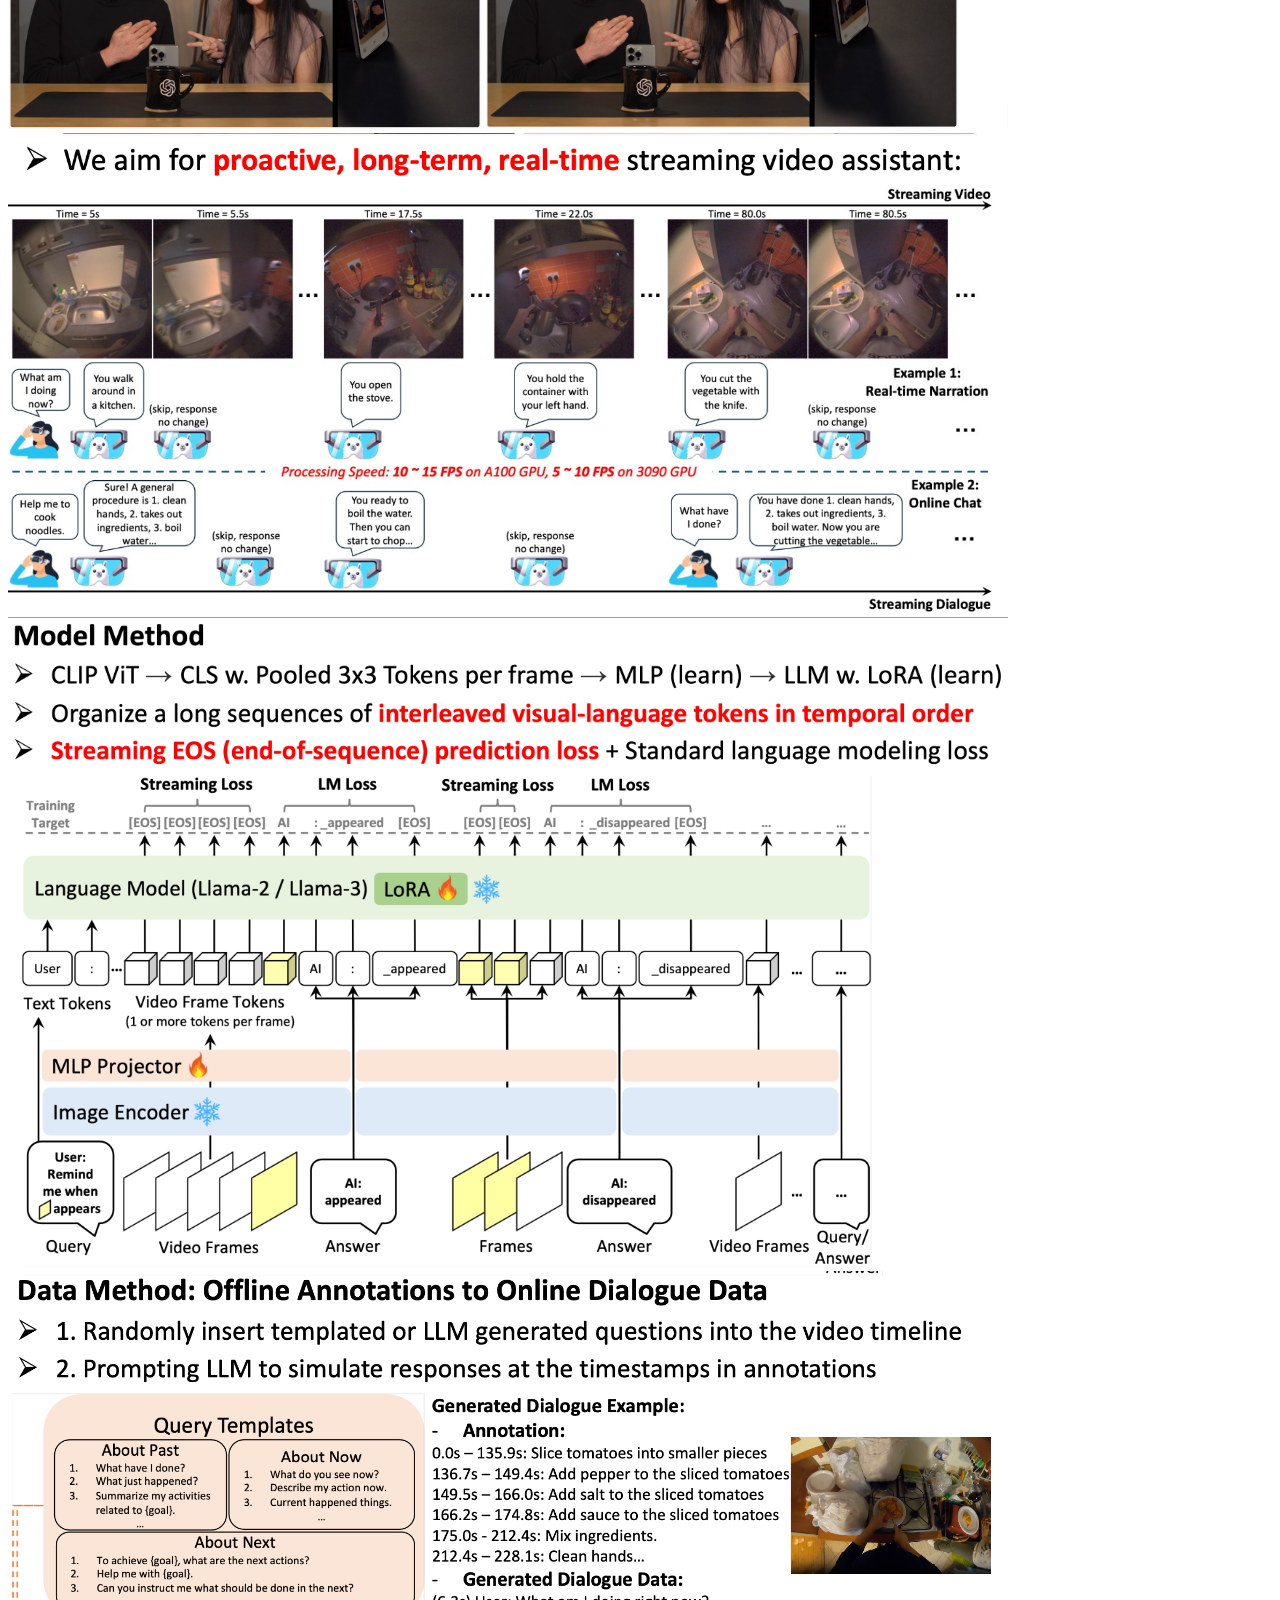
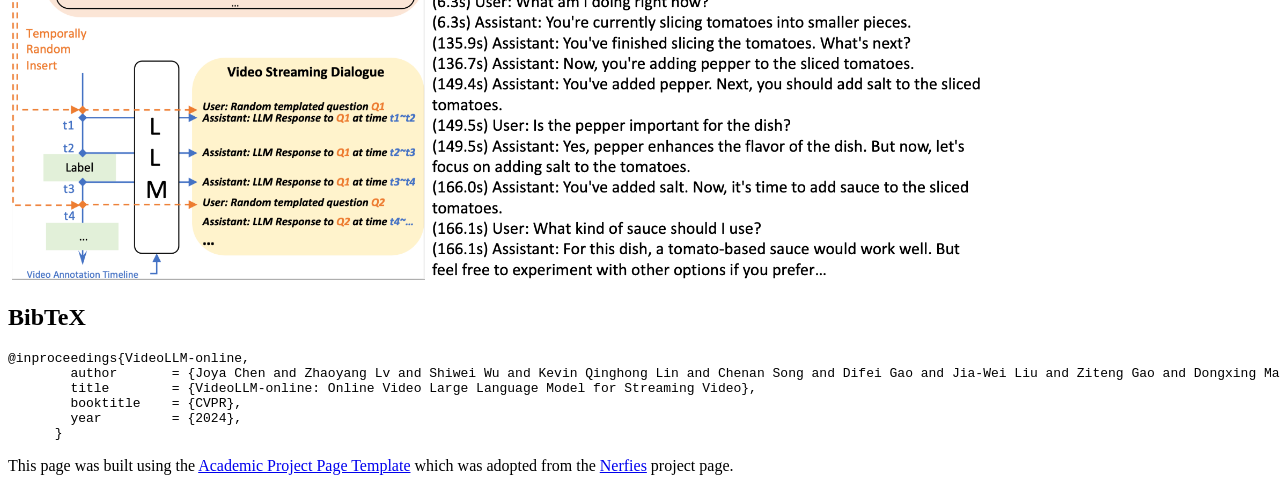
==== commit 6b75d63e: "Update index.html" ====
--- a/index.html
+++ b/index.html
@@ -131,11 +131,11 @@
 
                 <!-- HF Demo -->
                 <span class="link-block">
-                  <a href="..." target="_blank" class="external-link button is-normal is-rounded is-dark">
+                  <a href="https://huggingface.co/chenjoya/videollm-online-8b-v1plus" target="_blank" class="external-link button is-normal is-rounded is-dark">
                     <span class="icon">
                       <img src="https://huggingface.co/front/assets/huggingface_logo-noborder.svg" alt="Hugging Face" style="width: 1em; height: 1em;">
                     </span>
-                    <span>HuggingFace Checkpoints (Coming in 48h!)</span>
+                    <span>HuggingFace Checkpoints</span>
                   </a>
                 </span>
 
